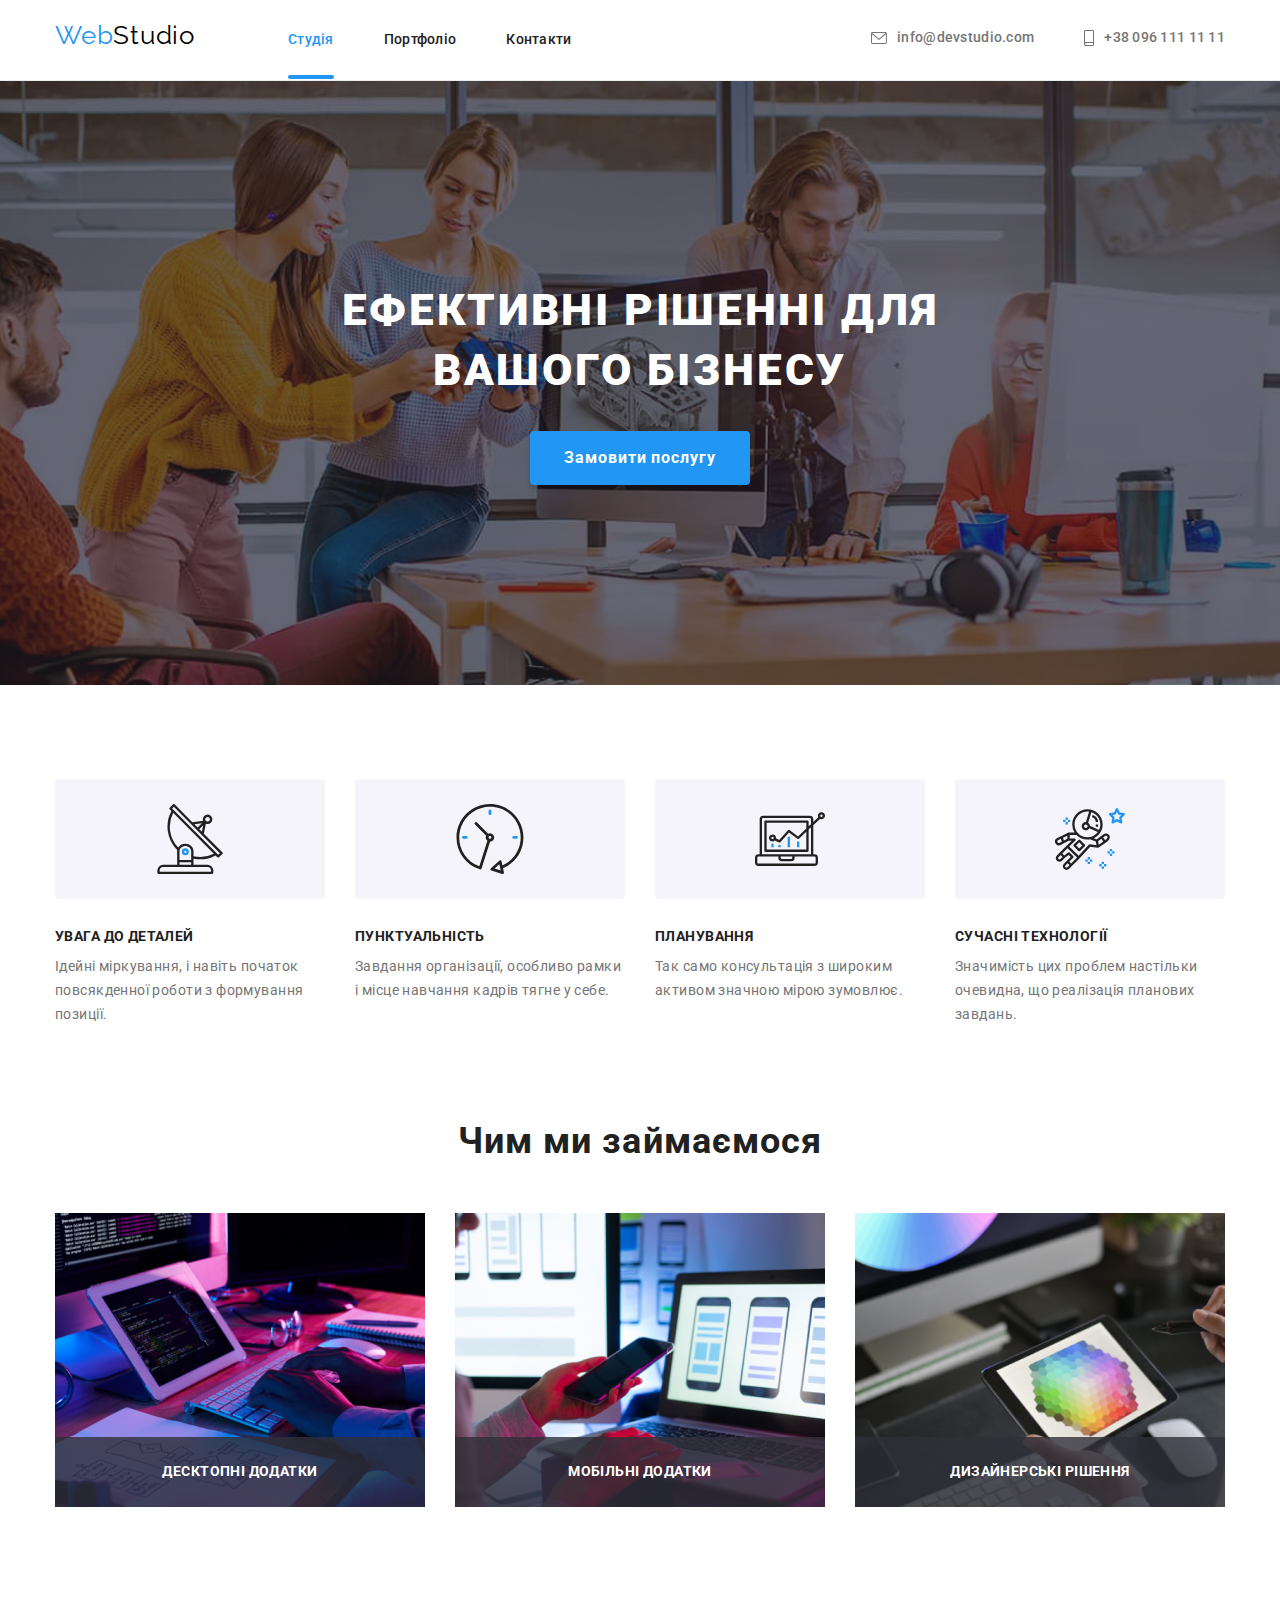
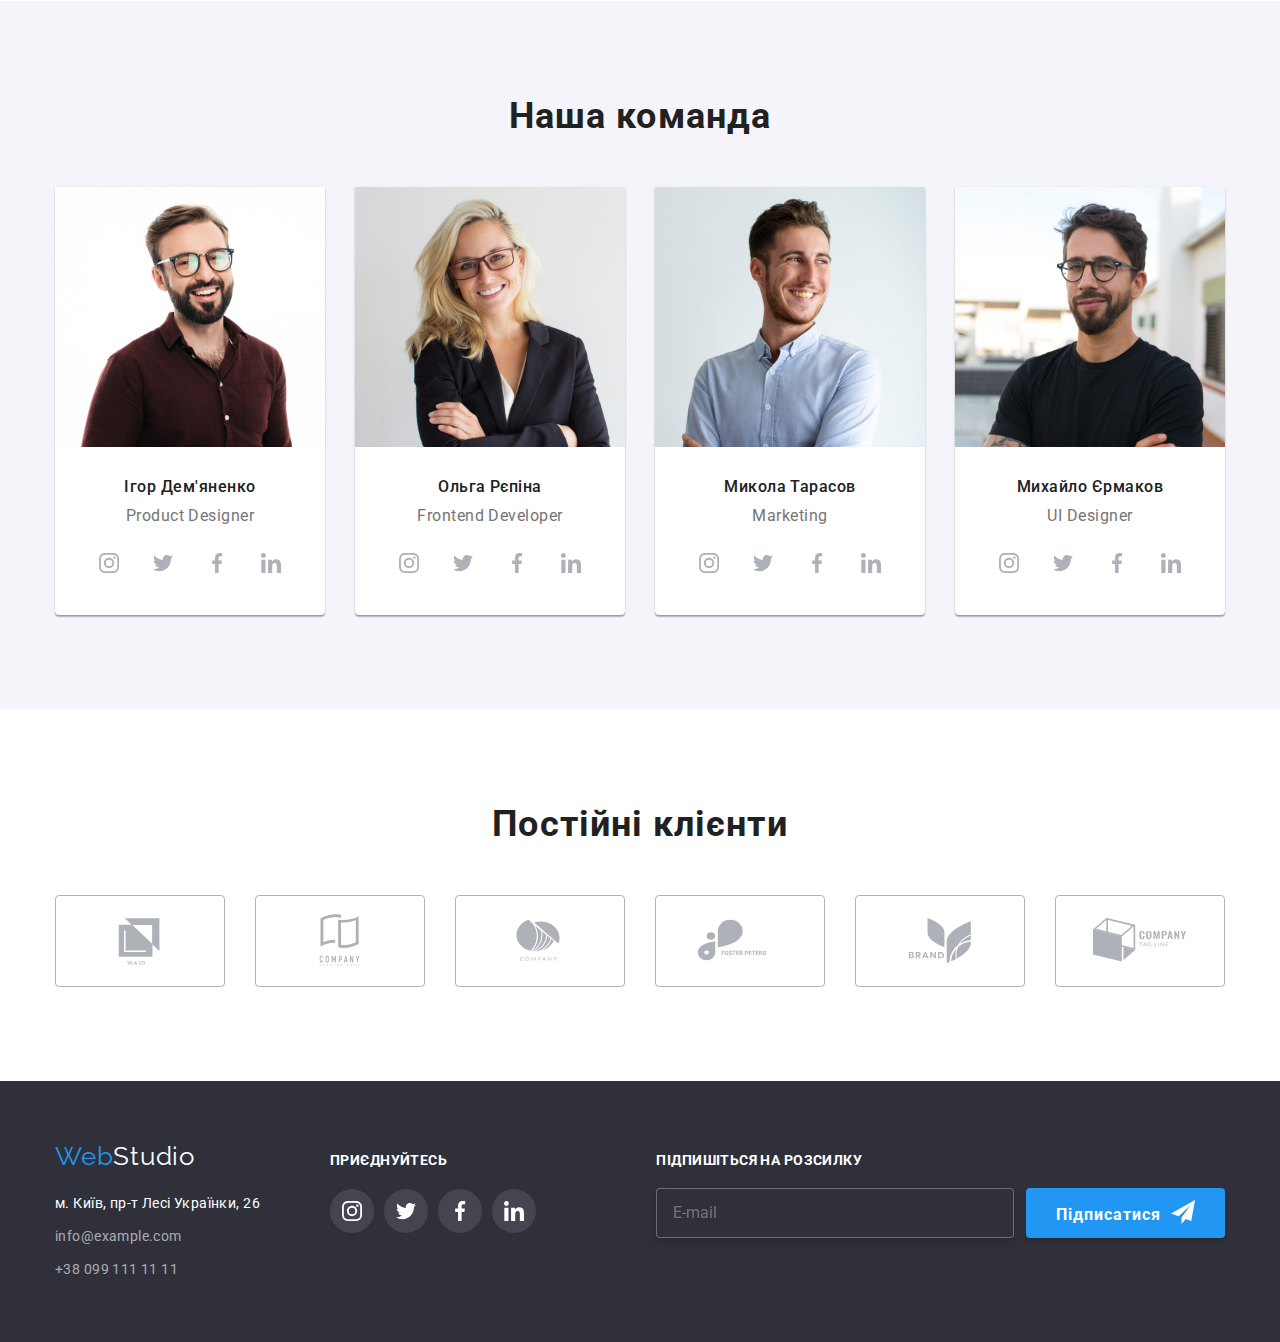
==== index.html @ 4027544b "Added files" ====
<!DOCTYPE html>
<html lang="ru">
  <head>
    <meta charset="UTF-8" />
    <meta http-equiv="X-UA-Compatible" content="IE=edge" />
    <meta name="viewport" content="width=device-width, initial-scale=1.0" />
    <title>WebStudio</title>
    <link rel="preconnect" href="https://fonts.googleapis.com" />
    <link rel="preconnect" href="https://fonts.gstatic.com" crossorigin />
    <link
      href="https://fonts.googleapis.com/css2?family=Raleway:wght@700&family=Roboto:wght@400;500;700;900&display=swap"
      rel="stylesheet"
    />
    <link
      rel="stylesheet"
      href="https://cdnjs.cloudflare.com/ajax/libs/modern-normalize/1.1.0/modern-normalize.min.css"
    />
    <link rel="stylesheet" href="./css/styles.css" />
  </head>
  <body>
    <!-- Header-->
    <header class="header">
      <div class="container header-container">
        <nav class="nav">
          <a class="logo" lang="en" href="./index.html"
            ><span class="logo-accent">Web</span>Studio</a
          >
          <ul class="list nav-list">
            <li class="item">
              <a class="nav-link current" href="./index.html" title="Студія"
                >Студія</a
              >
            </li>
            <li class="item">
              <a class="nav-link" href="./portfolio.html">Портфоліо</a>
            </li>
            <li class="item"><a class="nav-link" href="">Контакти</a></li>
          </ul>
          <ul class="list header-list">
            <li class="mail-item">
              <a class="mail-link" lang="en" href="mailto:info@devstudio.com">
                <svg class="mail-link-item" width="16" height="12">
                  <use href="./images/icons.svg#envelope"></use>
                </svg>
                info@devstudio.com</a
              >
            </li>
            <li class="item">
              <a class="tel-link" href="tel:+380961111111"
                ><svg class="tel-link-item" width="10" height="16">
                  <use href="./images/icons.svg#phone"></use>
                </svg>
                +38 096 111 11 11</a
              >
            </li>
          </ul>
        </nav>
      </div>
    </header>

    <!--Main-->
    <main>
      <!--Hero-->
      <section class="hero">
        <div class="hero-container">
          <h1 class="title-hero">Ефективні рішенні для вашого бізнесу</h1>
          <button class="btn-hero" type="button" data-modal-open>Замовити послугу</button>
        </div>
      </section>

      <!--Advantages-->
      <section class="advantage">
        <div class="container advantage-container">
          <h2 class="advantage-title visually-hidden">Переваги</h2>
          <ul class="list advantage-list">
            <li class="advantage-item">
              <div class="advantage-icon">
                <svg width="70" height="70">
                  <use href="./images/icons.svg#antenna"></use>
                </svg>
              </div>
              <h3 class="advantage-item-title">Увага до деталей</h3>
              <p class="advantage-text">
                Ідейні міркування, і навіть початок повсякденної роботи з
                формування позиції.
              </p>
            </li>
            <li class="advantage-item">
              <div class="advantage-icon">
                <svg width="70" height="70">
                  <use href="./images/icons.svg#clock"></use>
                </svg>
              </div>
              <h3 class="advantage-item-title">Пунктуальність</h3>
              <p class="advantage-text">
                Завдання організації, особливо рамки і місце навчання кадрів
                тягне у себе.
              </p>
            </li>
            <li class="advantage-item">
              <div class="advantage-icon">
                <svg width="70" height="70">
                  <use href="./images/icons.svg#diagram"></use>
                </svg>
              </div>
              <h3 class="advantage-item-title">Планування</h3>
              <p class="advantage-text">
                Так само консультація з широким активом значною мірою зумовлює.
              </p>
            </li>
            <li class="advantage-item">
              <div class="advantage-icon">
                <svg width="70" height="70">
                  <use href="./images/icons.svg#astronaut"></use>
                </svg>
              </div>
              <h3 class="advantage-item-title">Сучасні технології</h3>
              <p class="advantage-text">
                Значимість цих проблем настільки очевидна, що реалізація
                планових завдань.
              </p>
            </li>
          </ul>
        </div>
      </section>

      <!--What we do-->
      <section class="activity">
        <div class="container activity-container">
          <h2 class="activity-title">Чим ми займаємося</h2>
          <ul class="list activity-list">
            <li class="activity-item">
                <img
                  class="activity-img"
                  src="./images/what-we-do/what-we-do-1.jpg"
                  alt="Робота зі структурою сайту/додатку"
                  width="370"
                  height="294"></img>
                  <div class="activity-wrap"><h3 class="activity-img-title">Десктопні додатки</h3></div>
            </li>
            <li class="activity-item">
              <img
                class="activity-img"
                src="./images/what-we-do/what-we-do-2.jpg"
                alt="Робота з дизайном сайту/додатку"
                width="370"
                height="294"
              />
              <div class="activity-wrap"><h3 class="activity-img-title">Мобільні додатки</h3></div>
            </li>
            <li class="activity-item">
              <img
                class="activity-img"
                src="./images/what-we-do/what-we-do-3.jpg"
                alt="Робота з графікою"
                width="370"
                height="294"
              />
              <div class="activity-wrap"><h3 class="activity-img-title">Дизайнерські рішення</h3></div>
            </li>
          </ul>
        </div>
      </section>

      <!--Team-->
      <section class="team">
        <div class="container team-container">
          <h2 class="team-title">Наша команда</h2>
          <ul class="list team-list">
            <li class="team-item">
              <img
                class="team-img"
                src="./images/team/1-ihor.jpg"
                alt="Ігор Дем'яненко"
                width="270"
                height="260"
              />
              <div class="team-form">
                <h3 class="team-member-name">Ігор Дем'яненко</h3>
                <p class="team-text">Product Designer</p>
                <ul class="team-icon-list">
                  <li class="team-icon-item">
                    <a class="team-icon-link" href=""
                      ><svg class="team-icon" width="20" height="20">
                        <use href="./images/icons.svg#instagram"></use>
                      </svg>
                    </a>
                  </li>
                  <li class="team-icon-item">
                    <a class="team-icon-link" href=""
                      ><svg class="team-icon" width="20" height="20">
                        <use href="./images/icons.svg#twitter"></use>
                      </svg>
                    </a>
                  </li>
                  <li class="team-icon-item">
                    <a class="team-icon-link" href=""
                      ><svg class="team-icon" width="20" height="20">
                        <use href="./images/icons.svg#facebook"></use>
                      </svg>
                    </a>
                  </li>
                  <li class="team-icon-item">
                    <a class="team-icon-link" href=""
                      ><svg class="team-icon" width="20" height="20">
                        <use href="./images/icons.svg#linkedin"></use>
                      </svg>
                    </a>
                  </li>
                </ul>
              </div>
            </li>
            <li class="team-item">
              <img
                class="team-img"
                src="./images/team/2-olga.jpg"
                alt="Ольга Рєпіна"
                width="270"
                height="260"
              />
              <div class="team-form">
                <h3 class="team-member-name">Ольга Рєпіна</h3>
                <p class="team-text">Frontend Developer</p>
                <ul class="team-icon-list">
                  <li class="team-icon-item">
                    <a class="team-icon-link" href=""
                      ><svg class="team-icon" width="20" height="20">
                        <use href="./images/icons.svg#instagram"></use>
                      </svg>
                    </a>
                  </li>
                  <li class="team-icon-item">
                    <a class="team-icon-link" href=""
                      ><svg class="team-icon" width="20" height="20">
                        <use href="./images/icons.svg#twitter"></use>
                      </svg>
                    </a>
                  </li>
                  <li class="team-icon-item">
                    <a class="team-icon-link" href=""
                      ><svg class="team-icon" width="20" height="20">
                        <use href="./images/icons.svg#facebook"></use>
                      </svg>
                    </a>
                  </li>
                  <li class="team-icon-item">
                    <a class="team-icon-link" href=""
                      ><svg class="team-icon" width="20" height="20">
                        <use href="./images/icons.svg#linkedin"></use>
                      </svg>
                    </a>
                  </li>
                </ul>
              </div>
            </li>
            <li class="team-item">
              <img
                class="team-img"
                src="./images/team/3-nikolay.jpg"
                alt="Микола Тарасов"
                width="270"
                height="260"
              />
              <div class="team-form">
                <h3 class="team-member-name">Микола Тарасов</h3>
                <p class="team-text">Marketing</p>
                <ul class="team-icon-list">
                  <li class="team-icon-item">
                    <a class="team-icon-link" href=""
                      ><svg class="team-icon" width="20" height="20">
                        <use href="./images/icons.svg#instagram"></use>
                      </svg>
                    </a>
                  </li>
                  <li class="team-icon-item">
                    <a class="team-icon-link" href=""
                      ><svg class="team-icon" width="20" height="20">
                        <use href="./images/icons.svg#twitter"></use>
                      </svg>
                    </a>
                  </li>
                  <li class="team-icon-item">
                    <a class="team-icon-link" href=""
                      ><svg class="team-icon" width="20" height="20">
                        <use href="./images/icons.svg#facebook"></use>
                      </svg>
                    </a>
                  </li>
                  <li class="team-icon-item">
                    <a class="team-icon-link" href=""
                      ><svg class="team-icon" width="20" height="20">
                        <use href="./images/icons.svg#linkedin"></use>
                      </svg>
                    </a>
                  </li>
                </ul>
              </div>
            </li>
            <li class="team-item">
              <img
                class="team-img"
                src="./images/team/4-mihail.jpg"
                alt="Михайло Єрмаков"
                width="270"
                height="260"
              />
              <div class="team-form">
                <h3 class="team-member-name">Михайло Єрмаков</h3>
                <p class="team-text">UI Designer</p>
                <ul class="team-icon-list">
                  <li class="team-icon-item">
                    <a class="team-icon-link" href=""
                      ><svg class="team-icon" width="20" height="20">
                        <use href="./images/icons.svg#instagram"></use>
                      </svg>
                    </a>
                  </li>
                  <li class="team-icon-item">
                    <a class="team-icon-link" href=""
                      ><svg class="team-icon" width="20" height="20">
                        <use href="./images/icons.svg#twitter"></use>
                      </svg>
                    </a>
                  </li>
                  <li class="team-icon-item">
                    <a class="team-icon-link" href=""
                      ><svg class="team-icon" width="20" height="20">
                        <use href="./images/icons.svg#facebook"></use>
                      </svg>
                    </a>
                  </li>
                  <li class="team-icon-item">
                    <a class="team-icon-link" href=""
                      ><svg class="team-icon" width="20" height="20">
                        <use href="./images/icons.svg#linkedin"></use>
                      </svg>
                    </a>
                  </li>
                </ul>
              </div>
            </li>
          </ul>
        </div>
      </section>

      <!-- Clients -->
      <section class="clients">
        <h2 class="clients-title">Постійні клієнти</h2>
        <ul class="clients-list">
          <li class="clients-item">
            <a class="clients-link" href=""
              ><svg class="clients-icon" width="106" height="60">
                <use href="./images/icons.svg#client-1"></use>
              </svg>
            </a>
          </li>
          <li class="clients-item">
            <a class="clients-link" href=""
              ><svg class="clients-icon" width="106" height="60">
                <use href="./images/icons.svg#client-2"></use>
              </svg>
            </a>
          </li>
          <li class="clients-item">
            <a class="clients-link" href=""
              ><svg class="clients-icon" width="106" height="60">
                <use href="./images/icons.svg#client-3"></use>
              </svg>
            </a>
          </li>
          <li class="clients-item">
            <a class="clients-link" href=""
              ><svg class="clients-icon" width="106" height="60">
                <use href="./images/icons.svg#client-4"></use>
              </svg>
            </a>
          </li>
          <li class="clients-item">
            <a class="clients-link" href=""
              ><svg class="clients-icon" width="106" height="60">
                <use href="./images/icons.svg#client-5"></use>
              </svg>
            </a>
          </li>
          <li class="clients-item">
            <a class="clients-link" href=""
              ><svg class="clients-icon" width="106" height="60">
                <use href="./images/icons.svg#client-6"></use>
              </svg>
            </a>
          </li>
        </ul>
      </section>
    </main>

    <!-- Footer -->
    <footer class="footer">
      <div class="container footer-container">
        <div class="footer-contacts">
          <a class="footer-logo" lang="en" href="./index.html"
            ><span class="footer-logo-accent">Web</span>Studio</a
          >
          <address class="footer-address">
            <ul class="list footer-list">
              <li class="footer-item">
                <a
                  class="footer-address-link"
                  href="https://goo.gl/maps/jKXVgSbBTKe5Grf27"
                  target="_blank"
                  >м. Київ, пр-т Лесі Українки, 26</a
                >
              </li>
              <li class="footer-item">
                <a
                  class="footer-mail-link"
                  lang="en"
                  href="mailto:info@example.com"
                  >info@example.com</a
                >
              </li>
              <li class="footer-item">
                <a class="footer-tel-link" href="tel:+380991111111"
                  >+38 099 111 11 11</a
                >
              </li>
            </ul>
          </address>
        </div>
        <div class="footer-icon-section">
          <h2 class="footer-icon-title">Приєднуйтесь</h2>
          <ul class="footer-icon-list">
            <li class="footer-icon-item">
              <a class="footer-icon-link" href="">
                <svg class="footer-icon" width="20" height="20">
                  <use href="./images/icons.svg#instagram"></use>
                </svg>
              </a>
            </li>
            <li class="footer-icon-item">
              <a class="footer-icon-link" href="">
                <svg class="footer-icon" width="20" height="20">
                  <use href="./images/icons.svg#twitter"></use>
                </svg>
              </a>
            </li>
            <li class="footer-icon-item">
              <a class="footer-icon-link" href="">
                <svg class="footer-icon" width="20" height="20">
                  <use href="./images/icons.svg#facebook"></use>
                </svg>
              </a>
            </li>
            <li class="footer-icon-item">
              <a class="footer-icon-link" href="">
                <svg class="footer-icon" width="20" height="20">
                  <use href="./images/icons.svg#linkedin"></use>
                </svg>
              </a>
            </li>
          </ul>
        </div>
        <div class="footer-subscription">
          <h2 class="footer-subscription-title">Підпишіться на розсилку</h2>
          <div class="footer-subscription-form">
            <label class="footer-subscription-label" for="user-email"></label>
            <input class="footer-subscription-input" type="email" name="user-email" id="user-email" placeholder="E-mail"/>
            <button class="footer-subscription-button" type="submit">Підписатися<span>
            <svg class="footer-subscription-icon" width="24" height="24"><use href="./images/icons.svg#icon-send"/>
            </svg></span></button>
          </div>
        </div>
      </div>
    </footer>

    <!-- Modal -->
    <div class="backdrop is-hidden" data-modal>
      <div class="modal">
                <button class="modal-close-btn" type="button" data-modal-close>
          <svg class="modal-close" width="18" height="18">
            <use href="./images/icons.svg#modal-close"></use>
          </svg>
        </button>
        <h2 class="form-title">Залиште свої дані, ми вам передзвонимо</h2>
        <form class="modal-form">
          <div>
          <label class="form-label" for="user-name">Ім'я</label>
          <div class="input-wrap">
            <input class="form-input" type="text" name="user-name" id="user-name"/>
             <svg class="input-icon" width="18" height="18">
              <use href="./images/icons.svg#modal-person"></use>
            </svg>
          </div>
        </div>
          <div>
          <label class="form-label" for="user-tel">Телефон</label>
          <div class="input-wrap">
            <input class="form-input" type="tel" name="user-tel" id="user-tel"/>
            <svg class="input-icon" width="18" height="18">
              <use href="./images/icons.svg#modal-phone"></use>
            </svg>
          </div>
        </div>
          <div>
          <label class="form-label" for="user-email">Пошта</label>
          <div class="input-wrap">
            <input class="form-input" type="email" name="user-email" id="user-email"/>
            <svg class="input-icon" width="18" height="18">
              <use href="./images/icons.svg#modal-email"></use>
            </svg>
          </div>
        </div>
          <div class="textarea-wrap">
            <label class="form-label" for="comment">Коментар</label>
          <textarea class="form-textarea" name="comment" id="comment" placeholder="Введіть текст"></textarea>
        </div>
          <div class="check-wrap">
            <input class="modal-checkbox visually-hidden" type="checkbox" name="agreements" value="true" id="agreements"/>
            <label class="check-text" for="agreements">
              <span><svg class="check-icon" width="16" height="15">
                <use href="./images/icons.svg#modal-checkmark"/>
              </svg></span>Погоджуюся з розсилкою та приймаю</label>
            <a class="check-link" href="">Умови договору</a>
          </div>
          <button class="form-btn" type="submit">Відправити</button>
        </form>
      </div>
    </div>
  <script src="./js/modal.js"></script>
  </body>
</html>
---- css/styles.css ----
/* Font-family: 'Roboto', 'Raleway', sans-serif. */

/* Colors
#2196F3 - Accent color (Blue);
#FFFFFF - White color;
#212121 - Black color;
#757575 - Main text (Light grey);
#E5E5E5 - Main Backgroung (White);
#2F303A - Secondary Background (Dark grey).
*/
:root {
  /* Fonts */
  --main-font: "Roboto", sans-serif;
  --secondary-font: "Raleway", sans-serif;
  /* Text colors */
  --main-text-color: #757575;
  --title-color: #212121;
  --accent-color: #2196f3;
  --white: #ffffff;
  --black: #000000;
  --border-color: #ececec;
  --icon-color: #AFB1B8;
  /* Background colors */
  --first-bg-color: #f5f4fa;
  --second-bg-color: #2f303a;
  --hero-bg-color: #C4C4C4;
  /* Animation */
  --main-animation: 250ms cubic-bezier(0.4, 0, 0.2, 1);
}
body {
  font-family: var(--main-font);
  font-size: 14px;
  line-height: 1.71;
  letter-spacing: 0.03em;
  color: var(--main-text-color);
  background-color: var(--white);
}
h1,
h2,
h3,
p,
ul {
  margin-top: 0;
  margin-bottom: 0;
  padding-left: 0;
}
.list {
  padding-left: 0;
  margin-top: 0;
  margin-top: 0;
  list-style: none;
}
.container {
  width: 1200px;
  align-items: center;
  padding-left: 15px;
  padding-right: 15px;
  margin-left: auto;
  margin-right: auto;
}
.visually-hidden {
  position: absolute;
  width: 1px;
  height: 1px;
  margin: -1px;
  border: 0;
  padding: 0;
  white-space: nowrap;
  clip: rect(0 0 0 0);
  overflow: hidden;
}

/* Header */
.header {
  background-color: var(--white);
  border-bottom: 1px solid var(--border-color);
}
.nav {
  display: flex;
  align-items: baseline;
}
.logo {
  margin-right: 93px;
  font-family: var(--secondary-font);
  font-size: 26px;
  line-height: 1.19;
  letter-spacing: 0.03em;
  text-decoration: none;
  color: var(--black);
}
.logo-accent {
  color: var(--accent-color);
}
.nav-list {
  display: flex;
}
.nav-list .item {
  margin-right: 50px;
  padding-top: 32px;
  padding-bottom: 32px;
}
.nav-list .item:last-child {
  margin-right: 0;
}
.nav .item {
  font-weight: 500;
  font-size: 14px;
  line-height: 1.14;
  letter-spacing: 0.02em;
}
.nav-link {
  text-decoration: none;
  color: var(--title-color);
  transition: var(--main-animation);
}
.nav-link[title] {
  color: var(--accent-color);
  text-decoration: none;
}
.nav-link:hover,
.nav-link:focus {
  color: var(--accent-color);
}
.nav-link.current {
  position: relative;
}
.nav-link.current::after {
  content: "";
  display: block;
  width: 100%;
  height: 4px;
  border-radius: 2px;
  bottom: -32px;
  background: currentColor;
  position: absolute;
}
.header-list {
  display: flex;
  margin-left: auto;
  font-weight: 500;
  font-size: 14px;
  line-height: 1.14;
  letter-spacing: 0.02em;
}
.header-list .mail-item {
  margin-right: 50px;
}
.header-list .item:last-child {
  margin-right: 0;
}
.list .header-list {
  display: flex;
  align-items: center;
}
.mail-link,
.tel-link {
  display: flex;
  align-items: center;
  text-decoration: none;
  color: var(--main-text-color);
  transition: var(--main-animation);
}
.mail-link-item,
.tel-link-item {
  margin-right: 10px;
  fill: currentColor;
}
.mail-link:hover,
.tel-link:hover,
.mail-link:focus,
.tel-link:focus {
  color: var(--accent-color);
}

/* Main */

/* Hero */
.hero {
  margin-left: auto;
  margin-right: auto;
  padding-top: 200px;
  padding-bottom: 200px;
  max-width: 1600px;
  text-align: center;
  background-image: linear-gradient(rgba(47, 48, 58, 0.4), rgba(47, 48, 58, 0.4)), url(../images/hero-background.jpg);
  background-color: var(--hero-bg-color);
  background-position: center;
  background-repeat: no-repeat;
  background-size: cover;
}
.title-hero {
  margin-bottom: 30px;
  margin-right: auto;
  margin-left: auto;
  width: 696px;
  font-weight: 900;
  font-size: 44px;
  line-height: 1.36;
  letter-spacing: 0.06em;
  text-transform: uppercase;
  color: var(--white);
}
.btn-hero {
  padding: 10px 32px 10px 32px;
  font-weight: 700;
  font-size: 16px;
  line-height: 1.88;
  letter-spacing: 0.06em;
  color: var(--white);
  background-color: var(--accent-color);
  box-shadow: 0px 4px 4px rgba(0, 0, 0, 0.15);
  border-color: transparent;
  border-radius: 4px;
  cursor: pointer;
}
.btn-hero:hover,
.btn-hero:focus {
  color: var(--white);
  background-color: var(--accent-color);
}

/* Advantages */
.advantage {
  padding-top: 94px;
  padding-bottom: 94px;
}
.advantage-list {
  display: flex;
}
.advantage-icon {
  display: flex;
  align-items: center;
  justify-content: center;
  width: 270px;
  height: 120px;
  margin-bottom: 30px;
  border-radius: 4px;
  background-color: var(--first-bg-color);
}
.advantage-item {
  width: 270px;
  margin-right: 30px;
}
.advantage-item:last-child {
  margin-right: 0;
}
.advantage-item-title {
  margin-bottom: 10px;
  font-size: 14px;
  line-height: 1.14;
  letter-spacing: 0.03em;
  text-transform: uppercase;
  color: var(--title-color);
}
.advantage-text {
  font-size: 14px;
  line-height: 1.71;
  letter-spacing: 0.03em;
  color: var(--main-text-color);
}

/* What we do */
.activity {
  padding-bottom: 94px;
}
.activity-title {
  text-align: center;
  margin-bottom: 50px;
  font-size: 36px;
  line-height: 1.17;
  letter-spacing: 0.03em;
  color: var(--title-color);
}
.activity-list {
  display: flex;
}
.activity-item {
  margin-right: 30px;
}
.activity-item:last-child {
  margin-right: 0;
}
.activity-item {
  position: relative;
  display: flex;
}
.activity-wrap {
  position: absolute;
  width: 100%;
  height: 70px;
  bottom: 0;
  background: rgba(47, 48, 58, 0.8);
}
.activity-img-title {
  display: flex;
  justify-content: center;
  font-weight: 700;
  font-size: 14px;
  line-height: 1.14;
  text-align: center;
  padding: 27px 0; 
  letter-spacing: 0.03em;
  text-transform: uppercase;
  color: var(--white);
}
/* Team */
.team {
  background-color: var(--first-bg-color);
  padding-top: 94px;
  padding-bottom: 94px;
}
.team-title {
  text-align: center;
  margin-bottom: 50px;
  font-size: 36px;
  line-height: 1.17;
  letter-spacing: 0.03em;
  color: var(--title-color);
}
.team-list {
  display: flex;
}
.team-item {
  list-style: none;
  margin-right: 30px;
  background-color: var(--white);
  box-shadow: 0px 1px 3px rgba(0, 0, 0, 0.12), 0px 1px 1px rgba(0, 0, 0, 0.14),
    0px 2px 1px rgba(0, 0, 0, 0.2);
  border-radius: 0px 0px 4px 4px;
}
.team-item:last-child {
  margin-right: 0;
}
.team-img {
  display: block;
  max-width: 100%;
  height: auto;
}
.team-form {
  padding: 30px 32px 30px 32px;
}
.team-member-name {
  margin-bottom: 10px;
  text-align: center;
  font-weight: 500;
  font-size: 16px;
  line-height: 1.19;
  letter-spacing: 0.03em;
  color: var(--title-color);
}
.team-text {
  text-align: center;
  font-size: 16px;
  line-height: 1.19;
  letter-spacing: 0.03em;
  color: var(--main-text-color);
  margin-bottom: 16px;
}
.team-icon-list {
  display: flex;
  list-style: none;
  gap: 10px;
}
.team-icon-item {
  width: 44px;
  height: 44px;
}
.team-icon-link {
  display: flex;
  align-items: center;
  justify-content: center;
  width: 100%;
  height: 100%;
  color: var(--icon-color);
  border-radius: 50%;
  transition: var(--main-animation); 
}
.team-icon {
  display: block;
  fill: currentColor;
  transition: var(--main-animation);
}
.team-icon-link:hover,
.team-icon-link:focus {
  background-color: var(--accent-color);
  width: 100%;
  height: 100%;
  border-radius: 50%;
}
.team-icon-link:hover .team-icon,
.team-icon-link:focus .team-icon {
  fill: var(--white);
}

/* Clients */
.clients {
  padding-top: 94px;
  padding-bottom: 94px;
  background-color: var(--);
}
.clients-title {
  font-weight: 700;
  font-size: 36px;
  line-height: 1.17;
  text-align: center;
  letter-spacing: 0.03em;
  color: var(--title-color);
  margin-bottom: 50px;
}
.clients-list {
  display: flex;
  justify-content: center;
  list-style: none;
  gap: 30px;
}
.clients-item {
  width: 170px;
  height: 92px;
}
.clients-link {
  display: flex;
  align-items: center;
  justify-content: center;
  width: 100%;
  height: 100%;
  fill: var(--icon-color);
  border: 1px solid #AFB1B8;
  border-radius: 4px;
  transition: var(--main-animation);
}
.clients-link:hover,
.clients-link:focus {
  border: 1px solid var(--accent-color);
  fill: var(--accent-color);
}

/* Footer */
.footer {
  padding-top: 60px;
  padding-bottom: 60px;
  background-color: var(--second-bg-color);
}
.footer-container {
 display: flex;
 align-items: baseline;
}
.footer-logo {
  display: block;
  margin-bottom: 20px;
  font-family: var(--secondary-font);
  font-size: 26px;
  line-height: 1.19;
  letter-spacing: 0.03em;
  text-decoration: none;
  color: var(--white);
}
.footer-logo-accent {
  color: var(--accent-color);
}
.footer-item {
  display: block;
  margin-bottom: 9px;
}
.footer-item:last-child {
  margin-bottom: 0;
}
.footer-address-link {
  font-style: normal;
  font-size: 14px;
  line-height: 1.71;
  letter-spacing: 0.03em;
  text-decoration: none;
  color: var(--white);
  transition: var(--main-animation);
}
.footer-mail-link,
.footer-tel-link {
  font-style: normal;
  font-size: 14px;
  line-height: 1.71;
  letter-spacing: 0.03em;
  text-decoration: none;
  color: rgba(255, 255, 255, 0.6);
  transition: var(--main-animation);
}
.footer-tel-link {
  padding-bottom: 0;
}
.footer-address-link:hover,
.footer-mail-link:hover,
.footer-tel-link:hover,
.footer-address-link:focus,
.footer-mail-link:focus,
.footer-tel-link:focus {
  color: var(--accent-color);
}
.footer-icon-section {
  margin-left: 70px;
}
.footer-icon-title {
  font-weight: 700;
  font-size: 14px;
  line-height: 1.14;
  letter-spacing: 0.03em;
  text-transform: uppercase;
  color: var(--white);
}
.footer-icon-list {
  display: flex;
  list-style: none;
  gap: 10px;
  margin-top: 20px;
}
.footer-icon-item {
  width: 44px;
  height: 44px;
}
.footer-icon-link {
  display: flex;
  align-items: center;
  justify-content: center;
  width: 100%;
  height: 100%;
  color: var(--white);
  background-color: rgba(255, 255, 255, 0.1);
  border-radius: 50%;
  transition: var(--main-animation);
}
.footer-icon {
  display: block;
  fill: currentColor;
}
.footer-icon-link:hover,
.footer-icon-link:focus {
  background-color: var(--accent-color);
  width: 100%;
  height: 100%;
  border-radius: 50%;
}
.footer-icon-link:hover .team-icon,
.footer-icon-link:focus .team-icon {
  fill: var(--white);
}
.footer-subscription {
  margin-left: auto;
}
.footer-subscription-title {
  margin-bottom: 20px;
  font-weight: 700;
  font-size: 14px;
  line-height: 16px;
  letter-spacing: 0.03em;
  text-transform: uppercase;
  color: var(--white);
}
.footer-subscription-form {
  display: flex;
  align-items: center;
  justify-content: center;
}
.footer-subscription-input {
  padding: 15px 16px;
  width: 358px;
  height: 50px;
  font-weight: 400;
  font-size: 16px;
  line-height: 1.25;
  color: var(--white);
  border: 1px solid rgba(255, 255, 255, 0.3);
  filter: drop-shadow(0px 4px 4px rgba(0, 0, 0, 0.15));
  border-radius: 4px;
  background-color: var(--second-bg-color);
}
.footer-subscription-input:focus {
  outline-color: 1px solid rgba(255, 255, 255, 0.3);
}
.footer-subscription-button {
  display: flex;
  margin-left: 12px;
  padding: 10px 28px;
  max-height: 50px;
  font-weight: 700;
  font-size: 16px;
  line-height: 1.87;
  letter-spacing: 0.06em;
  color: var(--white);
  background: var(--accent-color);
  box-shadow: 0px 4px 4px rgba(0, 0, 0, 0.15);
  border-color: transparent;
  border-radius: 4px;
  cursor: pointer;
}
.footer-subscription-label {
  display: flex;
  align-items: center;
  justify-content: center;
}
.footer-subscription-icon {
  margin-left: 10px;
  align-self: center;
  fill: var(--white);
}

/* Portfolio */

/* Filter buttons */
.filter {
  padding-top: 94px;
  padding-bottom: 94px;
}
.filter-btn-list {
  display: flex;
  justify-content: center;
  margin-bottom: 50px;
}
.filter-btn-item {
  margin-right: 8px;
}
.filter-btn-item:last-child {
  margin-right: 0;
}
.filter-btn {
  padding: 6px 22px 6px 22px;
  font-family: var(--main-font);
  font-weight: 500;
  font-size: 16px;
  line-height: 1.44;
  text-align: center;
  letter-spacing: 0.03em;
  color: var(--title-color);
  background: var(--first-bg-color);
  border-radius: 4px;
  border-color: transparent;
  cursor: pointer;
  transition: var(--main-animation);
}
.filter-btn:hover,
.filter-btn:focus {
  color: var(--white);
  background-color: var(--accent-color);
  box-shadow: 0px 3px 1px rgba(0, 0, 0, 0.1), 0px 1px 2px rgba(0, 0, 0, 0.08),
    0px 2px 2px rgba(0, 0, 0, 0.12);
  border-radius: 4px;
}

/* Filter items */
.filter-list {
  display: flex;
  flex-wrap: wrap;
  gap: 30px;
}
.filter-item {
  transition: var(--main-animation);
}
.filter-item:hover {
  box-shadow: 0px 1px 1px rgba(0, 0, 0, 0.12), 0px 4px 4px rgba(0, 0, 0, 0.06), 1px 4px 6px rgba(0, 0, 0, 0.16);
}
.filter-img {
  display: flex;
  max-width: 100%;
  height: auto;
}
.filter-item-wrapper {
position: relative;
display: flex;
overflow: hidden;
}
.filter-item-wrapper:hover .filter-overlay {
transform: translateY(0);
}
.filter-overlay {
position: absolute;
display: flex;
padding: 63px 24px;
width: 100%;
height: 100%;
background: rgba(33, 150, 243, 0.9);
transform: translatey(100%);
transition: var(--main-animation);

}
.filter-overlay > p {
  max-width: 322px;
  max-height: 168px;
  font-size: 18px;
  line-height: 1.56;
  letter-spacing: 0.03em; 
  color: var(--white);
}
.poster-text {
  padding: 20px 24px 20px 24px;
  border: 1px solid #EEEEEE;
}
.filter-item-title {
  margin-bottom: 4px;
  font-size: 18px;
  line-height: 2;
  letter-spacing: 0.06em;
  color: var(--title-color);
}
.filter-text {
  font-size: 16px;
  line-height: 1.88;
  letter-spacing: 0.03em;
  color: var(--main-text-color);
}

/* Modal */

.backdrop {
  position: fixed;
  top: 0;
  left: 0;
  width: 100%;
  height: 100%;
  background: rgba(0, 0, 0, 0.2);
  transition: opacity 250ms cubic-bezier(0.4, 0, 0.2, 1), visibility 250ms cubic-bezier(0.4, 0, 0.2, 1);
}
.backdrop.is-hidden {
 visibility: hidden;
 opacity: 0;
 pointer-events: none;
}
.modal {
  position: absolute;
  top: 50%;
  left: 50%;
  transform: translate(-50%, -50%);
  padding: 40px;
  width: 528px;
  max-height: 581px;
  background: var(--white);
  box-shadow: 0px 1px 3px rgba(0, 0, 0, 0.12), 0px 1px 1px rgba(0, 0, 0, 0.14), 0px 2px 1px rgba(0, 0, 0, 0.2);
  border-radius: 4px;
}
.modal-close-btn {
  position: absolute;
  display: flex;
  align-items: center;
  justify-content: center;
  top: 8px;
  right: 8px;
  width: 30px;
  height: 30px;
  color: var(--white);
  background: var(--white);
  border: 1px solid rgba(0, 0, 0, 0.1);
  border-radius: 50%;
  cursor: pointer;
}
.modal-close {
  fill: var(--black);
  transition: var(--main-animation);
}
.modal-close:hover {
  fill: var(--accent-color);
}
.form-title {
  text-align: center;
  font-weight: 700;
  font-size: 20px;
  line-height: 1.15;
  letter-spacing: 0.03em;
  color: var(--title-color);
}
.input-wrap {
  position: relative;
  margin-bottom: 10px;
}
.form-label {
  font-weight: 400;
  font-size: 12px;
  line-height: 1.17;
  letter-spacing: 0.01em;
  color: var(--main-text-color);
}
.form-input {
  padding: 12px 42px;
  width: 100%;
  height: 40px;
  border: 1px solid rgba(33, 33, 33, 0.2);
  border-radius: 4px;
  cursor: pointer;
  transition: var(--main-animation);
}
.input-icon {
  position: absolute;
  top: 50%;
  left: 12px;
  transform: translatey(-50%);
  transition: var(--main-animation);
}
.form-input:focus {
  outline-color: var(--accent-color);
}
.form-input:focus + .input-icon {
  fill: var(--accent-color);
}
.form-textarea {
  padding: 12px 16px;
  resize: none;
  width: 100%;
  height: 120px;
  border: 1px solid rgba(33, 33, 33, 0.2);
  border-radius: 4px;
  transition: var(--main-animation);
}
.form-textarea::placeholder {
  font-size: 12px;
  line-height: 1.17;
  letter-spacing: 0.01em;
  color: rgba(117, 117, 117, 0.5);
}
.form-textarea:focus {
  outline-color: var(--accent-color);
}
.textarea-wrap {
  margin-bottom: 20px;
}
.check-text span {
  display: flex;
  align-items: center;
  width: 16px;
  height: 15px;
  border: 2px solid var(--title-color);
  border-radius: 2px;
  margin-right: 7px;
  transition: 250ms cubic-bezier(0.4, 0, 0.2, 1);
}
.check-icon {
  fill: transparent;
}
.modal-checkbox:checked + .check-text span {
  background-color: var(--accent-color);
  border: none;
}
.modal-checkbox:checked + .check-text .check-icon {
  fill: var(--white);
}
.check-wrap {
  display: flex;
  align-items: center;
  justify-content: center;
  margin-bottom: 30px;
}
.check-text {
  display: flex;
  align-items: center;
  justify-content: center;
  font-weight: 400;
  font-size: 14px;
  line-height: 1.71;
  letter-spacing: 0.03em;
  color: var(--main-text-color);
}
.check-link {
  position: relative;
  margin-left: 4px;
  text-decoration: none;
  font-weight: 400;
  font-size: 14px;
  line-height: 1.71;
  letter-spacing: 0.03em;
  color: var(--accent-color);
}
.check-link::after {
  position: absolute;
  content: "";
  display: block;
  width: 100%;
  height: 1px;
  bottom: 5px;
  background: currentColor;
}
.form-btn {
  display: block;
  margin-left: auto;
  margin-right: auto;
  padding: 10px 52px;
  font-weight: 700;
  font-size: 16px;
  line-height: 30px;
  letter-spacing: 0.06em;
  color: var(--white);
  background-color: var(--accent-color);
  box-shadow: 0px 4px 4px rgba(0, 0, 0, 0.15);
  border-radius: 4px;
  border-color: transparent;
  cursor: pointer;
}
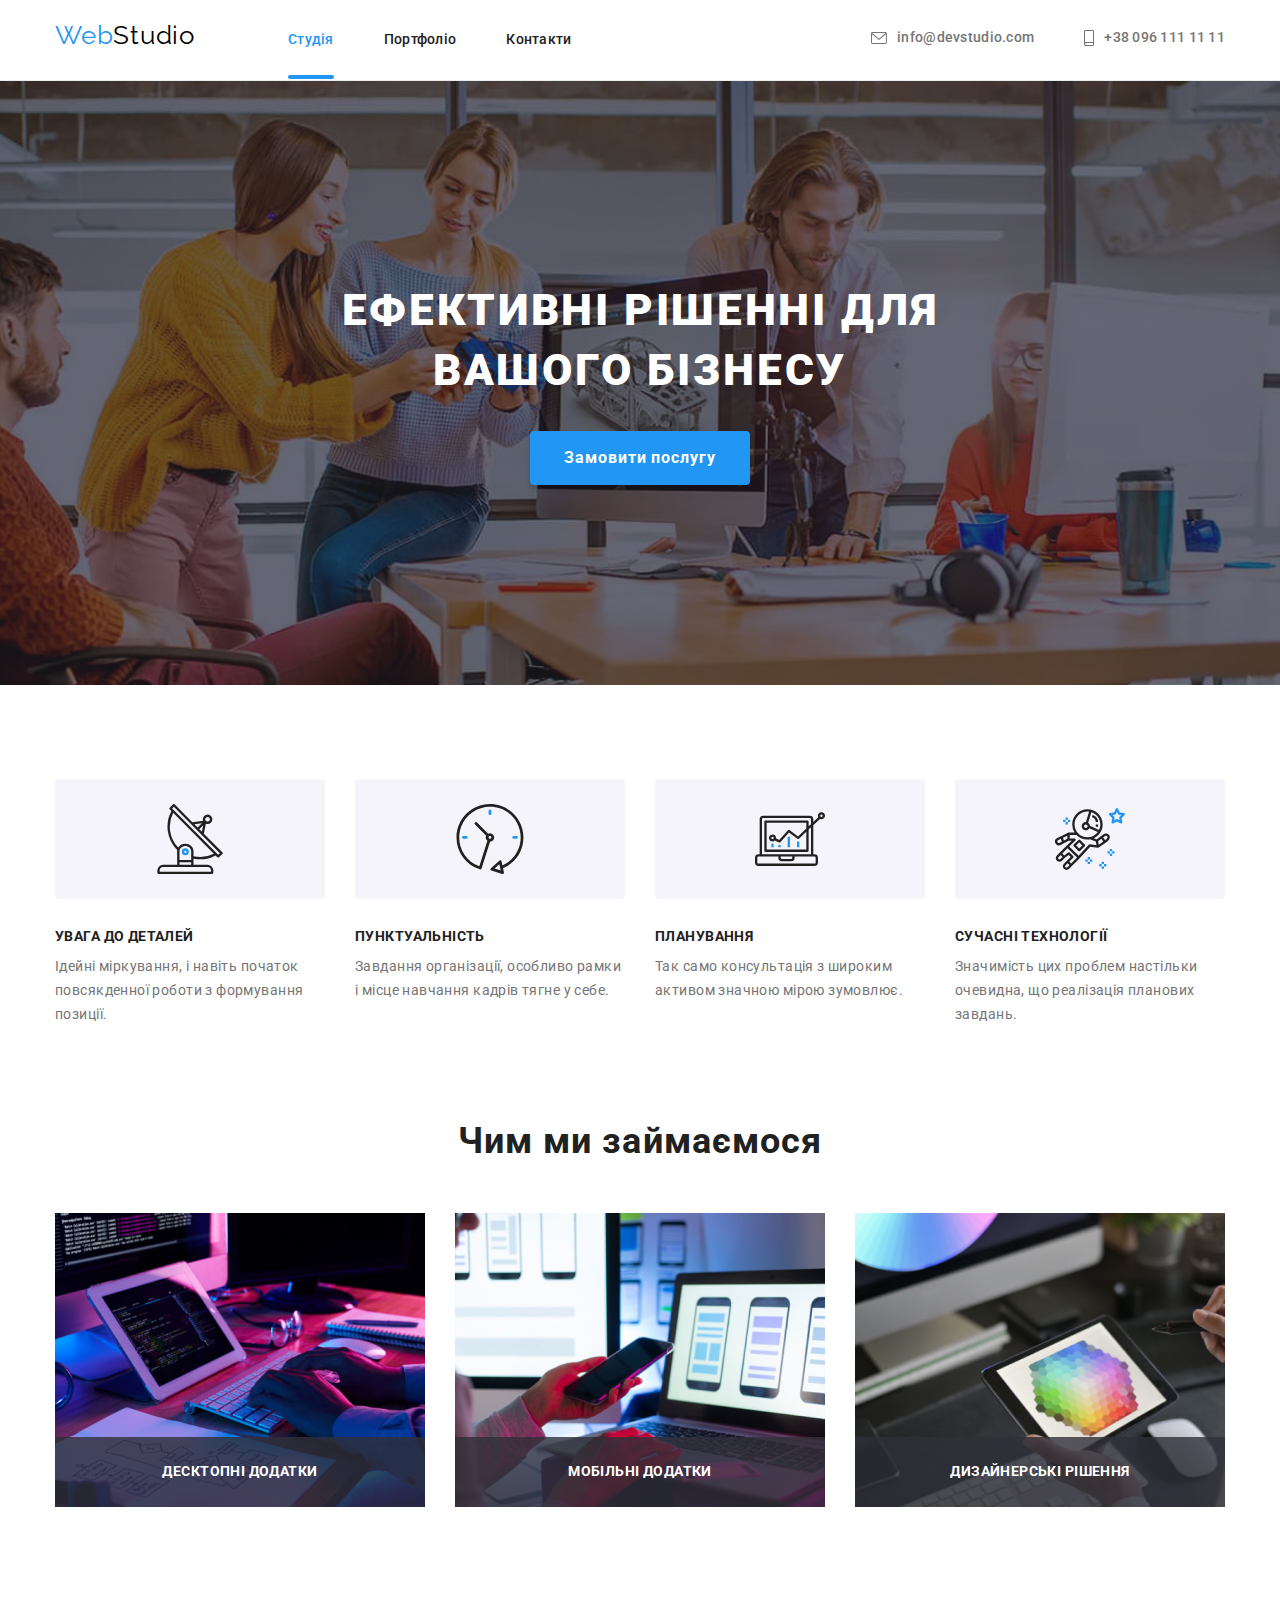
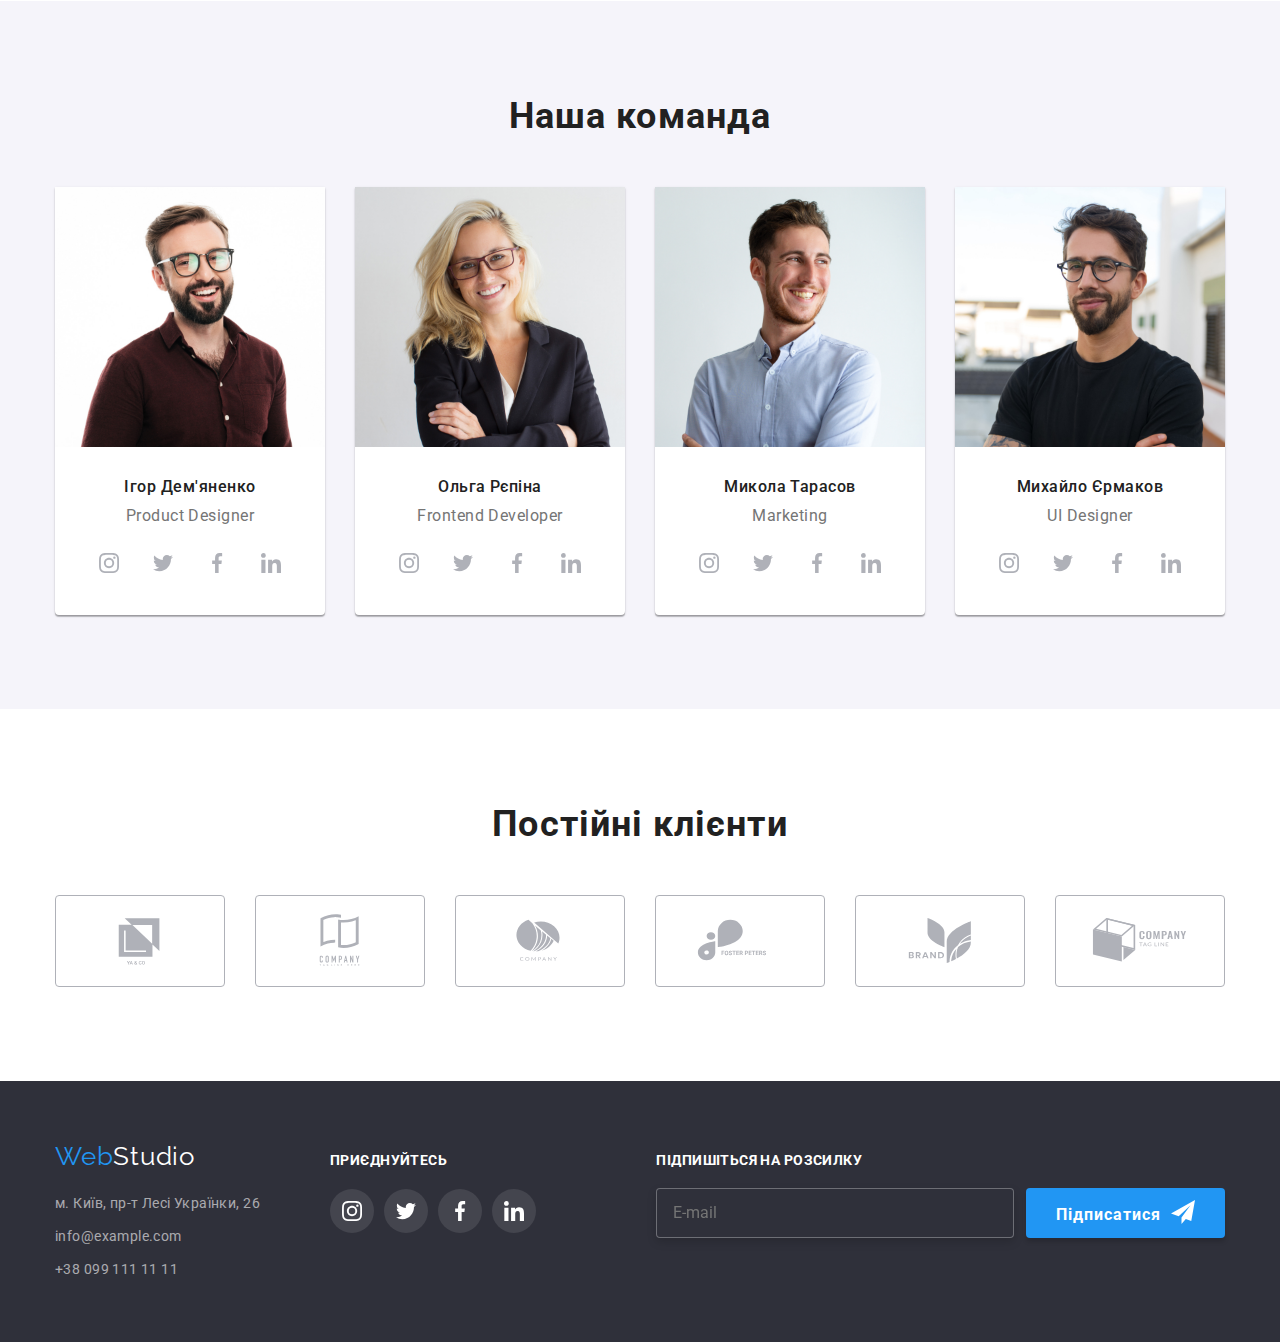
==== commit 226c517f: "1st-part-bem" ====
--- a/index.html
+++ b/index.html
@@ -20,34 +20,35 @@
   <body>
     <!-- Header-->
     <header class="header">
-      <div class="container header-container">
+      <div class="header__container container">
         <nav class="nav">
-          <a class="logo" lang="en" href="./index.html"
-            ><span class="logo-accent">Web</span>Studio</a
+          <a class="nav__logo" lang="en" href="./index.html"
+            ><span class="nav__logo-text">Web</span>Studio</a
           >
-          <ul class="list nav-list">
-            <li class="item">
-              <a class="nav-link current" href="./index.html" title="Студія"
+          <ul class="nav-list list">
+            <li class="nav-list__item">
+              <a class="nav-list__link nav-list__link--current" href="./index.html" title="Студія"
                 >Студія</a
               >
             </li>
-            <li class="item">
-              <a class="nav-link" href="./portfolio.html">Портфоліо</a>
-            </li>
-            <li class="item"><a class="nav-link" href="">Контакти</a></li>
+            <li class="nav-list__item">
+              <a class="nav-list__link" href="./portfolio.html">Портфоліо</a>
+            </li>
+            <li class="nav-list__item">
+              <a class="nav-list__link" href="">Контакти</a></li>
           </ul>
-          <ul class="list header-list">
-            <li class="mail-item">
-              <a class="mail-link" lang="en" href="mailto:info@devstudio.com">
-                <svg class="mail-link-item" width="16" height="12">
+          <ul class="header-list list">
+            <li class="header-list__item">
+              <a class="header-list__link" lang="en" href="mailto:info@devstudio.com">
+                <svg class="header-list__icon" width="16" height="12">
                   <use href="./images/icons.svg#envelope"></use>
                 </svg>
                 info@devstudio.com</a
               >
             </li>
-            <li class="item">
-              <a class="tel-link" href="tel:+380961111111"
-                ><svg class="tel-link-item" width="10" height="16">
+            <li class="header-list__item">
+              <a class="header-list__link" href="tel:+380961111111"
+                ><svg class="header-list__icon" width="10" height="16">
                   <use href="./images/icons.svg#phone"></use>
                 </svg>
                 +38 096 111 11 11</a
@@ -62,60 +63,60 @@
     <main>
       <!--Hero-->
       <section class="hero">
-        <div class="hero-container">
-          <h1 class="title-hero">Ефективні рішенні для вашого бізнесу</h1>
-          <button class="btn-hero" type="button" data-modal-open>Замовити послугу</button>
+        <div class="hero__container container">
+          <h1 class="hero__title">Ефективні рішенні для вашого бізнесу</h1>
+          <button class="hero__btn" type="button" data-modal-open>Замовити послугу</button>
         </div>
       </section>
 
       <!--Advantages-->
-      <section class="advantage">
-        <div class="container advantage-container">
-          <h2 class="advantage-title visually-hidden">Переваги</h2>
-          <ul class="list advantage-list">
-            <li class="advantage-item">
-              <div class="advantage-icon">
+      <section class="advantages">
+        <div class="advantages__container container">
+          <h2 class="advantages__title visually-hidden">Переваги</h2>
+          <ul class="advantages-list list">
+            <li class="advantages-list__item">
+              <div class="advantages-list__icon">
                 <svg width="70" height="70">
                   <use href="./images/icons.svg#antenna"></use>
                 </svg>
               </div>
-              <h3 class="advantage-item-title">Увага до деталей</h3>
-              <p class="advantage-text">
+              <h3 class="advantages-list__title">Увага до деталей</h3>
+              <p class="advantages-list__text">
                 Ідейні міркування, і навіть початок повсякденної роботи з
                 формування позиції.
               </p>
             </li>
-            <li class="advantage-item">
-              <div class="advantage-icon">
+            <li class="advantages-list__item">
+              <div class="advantages-list__icon">
                 <svg width="70" height="70">
                   <use href="./images/icons.svg#clock"></use>
                 </svg>
               </div>
-              <h3 class="advantage-item-title">Пунктуальність</h3>
-              <p class="advantage-text">
+              <h3 class="advantages-list__title">Пунктуальність</h3>
+              <p class="advantages-list__text">
                 Завдання організації, особливо рамки і місце навчання кадрів
                 тягне у себе.
               </p>
             </li>
-            <li class="advantage-item">
-              <div class="advantage-icon">
+            <li class="advantages-list__item">
+              <div class="advantages-list__icon">
                 <svg width="70" height="70">
                   <use href="./images/icons.svg#diagram"></use>
                 </svg>
               </div>
-              <h3 class="advantage-item-title">Планування</h3>
-              <p class="advantage-text">
+              <h3 class="advantages-list__title">Планування</h3>
+              <p class="advantages-list__text">
                 Так само консультація з широким активом значною мірою зумовлює.
               </p>
             </li>
-            <li class="advantage-item">
-              <div class="advantage-icon">
+            <li class="advantages-list__item">
+              <div class="advantages-list__icon">
                 <svg width="70" height="70">
                   <use href="./images/icons.svg#astronaut"></use>
                 </svg>
               </div>
-              <h3 class="advantage-item-title">Сучасні технології</h3>
-              <p class="advantage-text">
+              <h3 class="advantages-list__title">Сучасні технології</h3>
+              <p class="advantages-list__text">
                 Значимість цих проблем настільки очевидна, що реалізація
                 планових завдань.
               </p>
@@ -126,37 +127,40 @@
 
       <!--What we do-->
       <section class="activity">
-        <div class="container activity-container">
-          <h2 class="activity-title">Чим ми займаємося</h2>
-          <ul class="list activity-list">
-            <li class="activity-item">
+        <div class="activity__container container">
+          <h2 class="activity__title">Чим ми займаємося</h2>
+          <ul class="activity-list list">
+            <li class="activity-list__item">
                 <img
-                  class="activity-img"
+                  class="activity-list__img"
                   src="./images/what-we-do/what-we-do-1.jpg"
                   alt="Робота зі структурою сайту/додатку"
                   width="370"
                   height="294"></img>
-                  <div class="activity-wrap"><h3 class="activity-img-title">Десктопні додатки</h3></div>
-            </li>
-            <li class="activity-item">
+                  <div class="activity-list__wrap">
+                    <h3 class="activity-list__title">Десктопні додатки</h3></div>
+            </li>
+            <li class="activity-list__item">
               <img
-                class="activity-img"
+                class="activity-list__img"
                 src="./images/what-we-do/what-we-do-2.jpg"
                 alt="Робота з дизайном сайту/додатку"
                 width="370"
                 height="294"
               />
-              <div class="activity-wrap"><h3 class="activity-img-title">Мобільні додатки</h3></div>
-            </li>
-            <li class="activity-item">
+              <div class="activity-list__wrap">
+                <h3 class="activity-list__title">Мобільні додатки</h3></div>
+            </li>
+            <li class="activity-list__item">
               <img
-                class="activity-img"
+                class="activity-list__img"
                 src="./images/what-we-do/what-we-do-3.jpg"
                 alt="Робота з графікою"
                 width="370"
                 height="294"
               />
-              <div class="activity-wrap"><h3 class="activity-img-title">Дизайнерські рішення</h3></div>
+              <div class="activity-list__wrap">
+                <h3 class="activity-list__title">Дизайнерські рішення</h3></div>
             </li>
           </ul>
         </div>
@@ -164,45 +168,45 @@
 
       <!--Team-->
       <section class="team">
-        <div class="container team-container">
-          <h2 class="team-title">Наша команда</h2>
-          <ul class="list team-list">
-            <li class="team-item">
+        <div class="team__container container">
+          <h2 class="team__title">Наша команда</h2>
+          <ul class="team-list list">
+            <li class="team-list__item">
               <img
-                class="team-img"
+                class="team-list__img"
                 src="./images/team/1-ihor.jpg"
                 alt="Ігор Дем'яненко"
                 width="270"
                 height="260"
               />
-              <div class="team-form">
-                <h3 class="team-member-name">Ігор Дем'яненко</h3>
-                <p class="team-text">Product Designer</p>
-                <ul class="team-icon-list">
-                  <li class="team-icon-item">
-                    <a class="team-icon-link" href=""
-                      ><svg class="team-icon" width="20" height="20">
+              <div class="team-list__form">
+                <h3 class="team-list__title">Ігор Дем'яненко</h3>
+                <p class="team-list__text">Product Designer</p>
+                <ul class="icon-list">
+                  <li class="icon-list__item">
+                    <a class="icon-list__link" href=""
+                      ><svg class="icon-list__icon" width="20" height="20">
                         <use href="./images/icons.svg#instagram"></use>
                       </svg>
                     </a>
                   </li>
-                  <li class="team-icon-item">
-                    <a class="team-icon-link" href=""
-                      ><svg class="team-icon" width="20" height="20">
+                  <li class="icon-list__item">
+                    <a class="icon-list__link" href=""
+                      ><svg class="icon-list__icon" width="20" height="20">
                         <use href="./images/icons.svg#twitter"></use>
                       </svg>
                     </a>
                   </li>
-                  <li class="team-icon-item">
-                    <a class="team-icon-link" href=""
-                      ><svg class="team-icon" width="20" height="20">
+                  <li class="icon-list__item">
+                    <a class="icon-list__link" href=""
+                      ><svg class="icon-list__icon" width="20" height="20">
                         <use href="./images/icons.svg#facebook"></use>
                       </svg>
                     </a>
                   </li>
-                  <li class="team-icon-item">
-                    <a class="team-icon-link" href=""
-                      ><svg class="team-icon" width="20" height="20">
+                  <li class="icon-list__item">
+                    <a class="icon-list__link" href=""
+                      ><svg class="icon-list__icon" width="20" height="20">
                         <use href="./images/icons.svg#linkedin"></use>
                       </svg>
                     </a>
@@ -210,42 +214,42 @@
                 </ul>
               </div>
             </li>
-            <li class="team-item">
+            <li class="team-list__item">
               <img
-                class="team-img"
+                class="team-list__img"
                 src="./images/team/2-olga.jpg"
                 alt="Ольга Рєпіна"
                 width="270"
                 height="260"
               />
-              <div class="team-form">
-                <h3 class="team-member-name">Ольга Рєпіна</h3>
-                <p class="team-text">Frontend Developer</p>
-                <ul class="team-icon-list">
-                  <li class="team-icon-item">
-                    <a class="team-icon-link" href=""
-                      ><svg class="team-icon" width="20" height="20">
+              <div class="team-list__form">
+                <h3 class="team-list__title">Ольга Рєпіна</h3>
+                <p class="team-list__text">Frontend Developer</p>
+                <ul class="icon-list">
+                  <li class="icon-list__item">
+                    <a class="icon-list__link" href=""
+                      ><svg class="icon-list__icon" width="20" height="20">
                         <use href="./images/icons.svg#instagram"></use>
                       </svg>
                     </a>
                   </li>
-                  <li class="team-icon-item">
-                    <a class="team-icon-link" href=""
-                      ><svg class="team-icon" width="20" height="20">
+                  <li class="icon-list__item">
+                    <a class="icon-list__link" href=""
+                      ><svg class="icon-list__icon" width="20" height="20">
                         <use href="./images/icons.svg#twitter"></use>
                       </svg>
                     </a>
                   </li>
-                  <li class="team-icon-item">
-                    <a class="team-icon-link" href=""
-                      ><svg class="team-icon" width="20" height="20">
+                  <li class="icon-list__item">
+                    <a class="icon-list__link" href=""
+                      ><svg class="icon-list__icon" width="20" height="20">
                         <use href="./images/icons.svg#facebook"></use>
                       </svg>
                     </a>
                   </li>
-                  <li class="team-icon-item">
-                    <a class="team-icon-link" href=""
-                      ><svg class="team-icon" width="20" height="20">
+                  <li class="icon-list__item">
+                    <a class="icon-list__link" href=""
+                      ><svg class="icon-list__icon" width="20" height="20">
                         <use href="./images/icons.svg#linkedin"></use>
                       </svg>
                     </a>
@@ -253,42 +257,42 @@
                 </ul>
               </div>
             </li>
-            <li class="team-item">
+            <li class="team-list__item">
               <img
-                class="team-img"
+                class="team-list__img"
                 src="./images/team/3-nikolay.jpg"
                 alt="Микола Тарасов"
                 width="270"
                 height="260"
               />
-              <div class="team-form">
-                <h3 class="team-member-name">Микола Тарасов</h3>
-                <p class="team-text">Marketing</p>
-                <ul class="team-icon-list">
-                  <li class="team-icon-item">
-                    <a class="team-icon-link" href=""
-                      ><svg class="team-icon" width="20" height="20">
+              <div class="team-list__form">
+                <h3 class="team-list__title">Микола Тарасов</h3>
+                <p class="team-list__text">Marketing</p>
+                <ul class="icon-list">
+                  <li class="icon-list__item">
+                    <a class="icon-list__link" href=""
+                      ><svg class="icon-list__icon" width="20" height="20">
                         <use href="./images/icons.svg#instagram"></use>
                       </svg>
                     </a>
                   </li>
-                  <li class="team-icon-item">
-                    <a class="team-icon-link" href=""
-                      ><svg class="team-icon" width="20" height="20">
+                  <li class="icon-list__item">
+                    <a class="icon-list__link" href=""
+                      ><svg class="icon-list__icon" width="20" height="20">
                         <use href="./images/icons.svg#twitter"></use>
                       </svg>
                     </a>
                   </li>
-                  <li class="team-icon-item">
-                    <a class="team-icon-link" href=""
-                      ><svg class="team-icon" width="20" height="20">
+                  <li class="icon-list__item">
+                    <a class="icon-list__link" href=""
+                      ><svg class="icon-list__icon" width="20" height="20">
                         <use href="./images/icons.svg#facebook"></use>
                       </svg>
                     </a>
                   </li>
-                  <li class="team-icon-item">
-                    <a class="team-icon-link" href=""
-                      ><svg class="team-icon" width="20" height="20">
+                  <li class="icon-list__item">
+                    <a class="icon-list__link" href=""
+                      ><svg class="icon-list__icon" width="20" height="20">
                         <use href="./images/icons.svg#linkedin"></use>
                       </svg>
                     </a>
@@ -296,42 +300,42 @@
                 </ul>
               </div>
             </li>
-            <li class="team-item">
+            <li class="team-list__item">
               <img
-                class="team-img"
+                class="team-list__img"
                 src="./images/team/4-mihail.jpg"
                 alt="Михайло Єрмаков"
                 width="270"
                 height="260"
               />
-              <div class="team-form">
-                <h3 class="team-member-name">Михайло Єрмаков</h3>
-                <p class="team-text">UI Designer</p>
-                <ul class="team-icon-list">
-                  <li class="team-icon-item">
-                    <a class="team-icon-link" href=""
-                      ><svg class="team-icon" width="20" height="20">
+              <div class="team-list__form">
+                <h3 class="team-list__title">Михайло Єрмаков</h3>
+                <p class="team-list__text">UI Designer</p>
+                <ul class="icon-list">
+                  <li class="icon-list__item">
+                    <a class="icon-list__link" href=""
+                      ><svg class="icon-list__icon" width="20" height="20">
                         <use href="./images/icons.svg#instagram"></use>
                       </svg>
                     </a>
                   </li>
-                  <li class="team-icon-item">
-                    <a class="team-icon-link" href=""
-                      ><svg class="team-icon" width="20" height="20">
+                  <li class="icon-list__item">
+                    <a class="icon-list__link" href=""
+                      ><svg class="icon-list__icon" width="20" height="20">
                         <use href="./images/icons.svg#twitter"></use>
                       </svg>
                     </a>
                   </li>
-                  <li class="team-icon-item">
-                    <a class="team-icon-link" href=""
-                      ><svg class="team-icon" width="20" height="20">
+                  <li class="icon-list__item">
+                    <a class="icon-list__link" href=""
+                      ><svg class="icon-list__icon" width="20" height="20">
                         <use href="./images/icons.svg#facebook"></use>
                       </svg>
                     </a>
                   </li>
-                  <li class="team-icon-item">
-                    <a class="team-icon-link" href=""
-                      ><svg class="team-icon" width="20" height="20">
+                  <li class="icon-list__item">
+                    <a class="icon-list__link" href=""
+                      ><svg class="icon-list__icon" width="20" height="20">
                         <use href="./images/icons.svg#linkedin"></use>
                       </svg>
                     </a>
@@ -345,114 +349,116 @@
 
       <!-- Clients -->
       <section class="clients">
-        <h2 class="clients-title">Постійні клієнти</h2>
+        <div class="clients__container container">
+        <h2 class="clients__title">Постійні клієнти</h2>
         <ul class="clients-list">
-          <li class="clients-item">
-            <a class="clients-link" href=""
-              ><svg class="clients-icon" width="106" height="60">
+          <li class="clients-list__item">
+            <a class="clients-list__link" href=""
+              ><svg class="clients-list__icon" width="106" height="60">
                 <use href="./images/icons.svg#client-1"></use>
               </svg>
             </a>
           </li>
-          <li class="clients-item">
-            <a class="clients-link" href=""
-              ><svg class="clients-icon" width="106" height="60">
+          <li class="clients-list__item">
+            <a class="clients-list__link" href=""
+              ><svg class="clients-list__icon" width="106" height="60">
                 <use href="./images/icons.svg#client-2"></use>
               </svg>
             </a>
           </li>
-          <li class="clients-item">
-            <a class="clients-link" href=""
-              ><svg class="clients-icon" width="106" height="60">
+          <li class="clients-list__item">
+            <a class="clients-list__link" href=""
+              ><svg class="clients-list__icon" width="106" height="60">
                 <use href="./images/icons.svg#client-3"></use>
               </svg>
             </a>
           </li>
-          <li class="clients-item">
-            <a class="clients-link" href=""
-              ><svg class="clients-icon" width="106" height="60">
+          <li class="clients-list__item">
+            <a class="clients-list__link" href=""
+              ><svg class="clients-list__icon" width="106" height="60">
                 <use href="./images/icons.svg#client-4"></use>
               </svg>
             </a>
           </li>
-          <li class="clients-item">
-            <a class="clients-link" href=""
-              ><svg class="clients-icon" width="106" height="60">
+          <li class="clients-list__item">
+            <a class="clients-list__link" href=""
+              ><svg class="clients-list__icon" width="106" height="60">
                 <use href="./images/icons.svg#client-5"></use>
               </svg>
             </a>
           </li>
-          <li class="clients-item">
-            <a class="clients-link" href=""
-              ><svg class="clients-icon" width="106" height="60">
+          <li class="clients-list__item">
+            <a class="clients-list__link" href=""
+              ><svg class="clients-list__icon" width="106" height="60">
                 <use href="./images/icons.svg#client-6"></use>
               </svg>
             </a>
           </li>
         </ul>
+        </div>
       </section>
     </main>
 
     <!-- Footer -->
     <footer class="footer">
-      <div class="container footer-container">
+      <div class="footer__container container">
         <div class="footer-contacts">
-          <a class="footer-logo" lang="en" href="./index.html"
-            ><span class="footer-logo-accent">Web</span>Studio</a
+          <a class="footer-contacts__logo" lang="en" href="./index.html"
+            ><span class="footer-contacts__text">Web</span>Studio</a
           >
           <address class="footer-address">
-            <ul class="list footer-list">
-              <li class="footer-item">
+            <ul class="footer-address__list list">
+              <li class="footer-address__item">
                 <a
-                  class="footer-address-link"
+                  class="footer-address__link"
                   href="https://goo.gl/maps/jKXVgSbBTKe5Grf27"
                   target="_blank"
                   >м. Київ, пр-т Лесі Українки, 26</a
                 >
               </li>
-              <li class="footer-item">
+              <li class="footer-address__item">
                 <a
-                  class="footer-mail-link"
+                  class="footer-address__link"
                   lang="en"
                   href="mailto:info@example.com"
                   >info@example.com</a
                 >
               </li>
-              <li class="footer-item">
-                <a class="footer-tel-link" href="tel:+380991111111"
+              <li class="footer-address__item">
+                <a class="footer-address__link" href="tel:+380991111111"
                   >+38 099 111 11 11</a
                 >
               </li>
             </ul>
           </address>
         </div>
-        <div class="footer-icon-section">
-          <h2 class="footer-icon-title">Приєднуйтесь</h2>
-          <ul class="footer-icon-list">
-            <li class="footer-icon-item">
-              <a class="footer-icon-link" href="">
-                <svg class="footer-icon" width="20" height="20">
+        <div class="footer-icons">
+          <h2 class="footer-icons__title">Приєднуйтесь</h2>
+          <ul class="footer-icons__list">
+            <li class="footer-icons__item">
+              <a class="footer-icons__link" href="">
+                <svg class="footer-icons__icon" width="20" height="20">
                   <use href="./images/icons.svg#instagram"></use>
                 </svg>
               </a>
             </li>
-            <li class="footer-icon-item">
-              <a class="footer-icon-link" href="">
-                <svg class="footer-icon" width="20" height="20">
+            <li class="footer-icons__item">
+              <a class="footer-icons__link" href="">
+                <svg class="footer-icons__icon" width="20" height="20">
                   <use href="./images/icons.svg#twitter"></use>
                 </svg>
               </a>
             </li>
-            <li class="footer-icon-item">
-              <a class="footer-icon-link" href="">
-                <svg class="footer-icon" width="20" height="20">
+            <li class="footer-icons__item">
+              <a class="footer-icons__link" href="">
+                <svg class="footer-icons__icon" width="20" height="20">
                   <use href="./images/icons.svg#facebook"></use>
                 </svg>
               </a>
             </li>
-            <li class="footer-icon-item">
-              <a class="footer-icon-link" href="">
-                <svg class="footer-icon" width="20" height="20">
+            <li class="footer-icons__item">
+              <a class="footer-icons__link" href="">
+                <svg class="footer-icons__icon" width="20" height="20">
                   <use href="./images/icons.svg#linkedin"></use>
                 </svg>
               </a>
@@ -460,12 +466,12 @@
           </ul>
         </div>
         <div class="footer-subscription">
-          <h2 class="footer-subscription-title">Підпишіться на розсилку</h2>
-          <div class="footer-subscription-form">
-            <label class="footer-subscription-label" for="user-email"></label>
-            <input class="footer-subscription-input" type="email" name="user-email" id="user-email" placeholder="E-mail"/>
-            <button class="footer-subscription-button" type="submit">Підписатися<span>
-            <svg class="footer-subscription-icon" width="24" height="24"><use href="./images/icons.svg#icon-send"/>
+          <h2 class="footer-subscription-__title">Підпишіться на розсилку</h2>
+          <div class="footer-subscription__form">
+            <label class="footer-subscription__label" for="user-email"></label>
+            <input class="footer-subscription__input" type="email" name="user-email" id="user-email" placeholder="E-mail"/>
+            <button class="footer-subscription__btn" type="submit">Підписатися<span>
+            <svg class="footer-subscription__icon" width="24" height="24"><use href="./images/icons.svg#icon-send"/>
             </svg></span></button>
           </div>
         </div>
@@ -475,7 +481,7 @@
     <!-- Modal -->
     <div class="backdrop is-hidden" data-modal>
       <div class="modal">
-                <button class="modal-close-btn" type="button" data-modal-close>
+        <button class="modal-close-btn" type="button" data-modal-close>
           <svg class="modal-close" width="18" height="18">
             <use href="./images/icons.svg#modal-close"></use>
           </svg>
--- a/css/styles.css
+++ b/css/styles.css
@@ -79,7 +79,7 @@
   display: flex;
   align-items: baseline;
 }
-.logo {
+.nav__logo {
   margin-right: 93px;
   font-family: var(--secondary-font);
   font-size: 26px;
@@ -88,43 +88,43 @@
   text-decoration: none;
   color: var(--black);
 }
-.logo-accent {
+.nav__logo-text {
   color: var(--accent-color);
 }
 .nav-list {
   display: flex;
 }
-.nav-list .item {
+.nav-list .nav-list__item {
   margin-right: 50px;
   padding-top: 32px;
   padding-bottom: 32px;
 }
-.nav-list .item:last-child {
+.nav-list .nav-list__item:last-child {
   margin-right: 0;
 }
-.nav .item {
+.nav .nav-list__item {
   font-weight: 500;
   font-size: 14px;
   line-height: 1.14;
   letter-spacing: 0.02em;
 }
-.nav-link {
+.nav-list__link {
   text-decoration: none;
   color: var(--title-color);
   transition: var(--main-animation);
 }
-.nav-link[title] {
+.nav-list__link[title] {
   color: var(--accent-color);
   text-decoration: none;
 }
-.nav-link:hover,
-.nav-link:focus {
+.nav-list__link:hover,
+.nav-list__link:focus {
   color: var(--accent-color);
 }
-.nav-link.current {
+.nav-list__link--current {
   position: relative;
 }
-.nav-link.current::after {
+.nav-list__link--current::after {
   content: "";
   display: block;
   width: 100%;
@@ -142,33 +142,29 @@
   line-height: 1.14;
   letter-spacing: 0.02em;
 }
-.header-list .mail-item {
+.header-list .header-list__item {
   margin-right: 50px;
 }
-.header-list .item:last-child {
+.header-list .header-list__item:last-child {
   margin-right: 0;
 }
 .list .header-list {
   display: flex;
   align-items: center;
 }
-.mail-link,
-.tel-link {
+.header-list__link {
   display: flex;
   align-items: center;
   text-decoration: none;
   color: var(--main-text-color);
   transition: var(--main-animation);
 }
-.mail-link-item,
-.tel-link-item {
+.header-list__icon {
   margin-right: 10px;
   fill: currentColor;
 }
-.mail-link:hover,
-.tel-link:hover,
-.mail-link:focus,
-.tel-link:focus {
+.header-list__link:hover,
+.header-list__link:focus {
   color: var(--accent-color);
 }
 
@@ -188,7 +184,7 @@
   background-repeat: no-repeat;
   background-size: cover;
 }
-.title-hero {
+.hero__title {
   margin-bottom: 30px;
   margin-right: auto;
   margin-left: auto;
@@ -200,7 +196,7 @@
   text-transform: uppercase;
   color: var(--white);
 }
-.btn-hero {
+.hero__btn {
   padding: 10px 32px 10px 32px;
   font-weight: 700;
   font-size: 16px;
@@ -213,21 +209,28 @@
   border-radius: 4px;
   cursor: pointer;
 }
-.btn-hero:hover,
-.btn-hero:focus {
+.hero__btn:hover,
+.hero__btn:focus {
   color: var(--white);
   background-color: var(--accent-color);
 }
 
 /* Advantages */
-.advantage {
+.advantages {
   padding-top: 94px;
   padding-bottom: 94px;
 }
-.advantage-list {
-  display: flex;
-}
-.advantage-icon {
+.advantages-list {
+  display: flex;
+}
+.advantages-list__item {
+  width: 270px;
+  margin-right: 30px;
+}
+.advantages-list__item:last-child {
+  margin-right: 0;
+}
+.advantages-list__icon {
   display: flex;
   align-items: center;
   justify-content: center;
@@ -237,14 +240,7 @@
   border-radius: 4px;
   background-color: var(--first-bg-color);
 }
-.advantage-item {
-  width: 270px;
-  margin-right: 30px;
-}
-.advantage-item:last-child {
-  margin-right: 0;
-}
-.advantage-item-title {
+.advantages-list__title {
   margin-bottom: 10px;
   font-size: 14px;
   line-height: 1.14;
@@ -252,7 +248,7 @@
   text-transform: uppercase;
   color: var(--title-color);
 }
-.advantage-text {
+.advantages-list__text {
   font-size: 14px;
   line-height: 1.71;
   letter-spacing: 0.03em;
@@ -263,7 +259,7 @@
 .activity {
   padding-bottom: 94px;
 }
-.activity-title {
+.activity__title {
   text-align: center;
   margin-bottom: 50px;
   font-size: 36px;
@@ -274,24 +270,22 @@
 .activity-list {
   display: flex;
 }
-.activity-item {
+.activity-list__item {
+  position: relative;
+  display: flex;
   margin-right: 30px;
 }
-.activity-item:last-child {
+.activity-list__item:last-child {
   margin-right: 0;
 }
-.activity-item {
-  position: relative;
-  display: flex;
-}
-.activity-wrap {
+.activity-list__wrap {
   position: absolute;
+  bottom: 0;
   width: 100%;
   height: 70px;
-  bottom: 0;
   background: rgba(47, 48, 58, 0.8);
 }
-.activity-img-title {
+.activity-list__title {
   display: flex;
   justify-content: center;
   font-weight: 700;
@@ -309,7 +303,7 @@
   padding-top: 94px;
   padding-bottom: 94px;
 }
-.team-title {
+.team__title {
   text-align: center;
   margin-bottom: 50px;
   font-size: 36px;
@@ -320,7 +314,7 @@
 .team-list {
   display: flex;
 }
-.team-item {
+.team-list__item {
   list-style: none;
   margin-right: 30px;
   background-color: var(--white);
@@ -328,18 +322,18 @@
     0px 2px 1px rgba(0, 0, 0, 0.2);
   border-radius: 0px 0px 4px 4px;
 }
-.team-item:last-child {
+.team-list__item:last-child {
   margin-right: 0;
 }
-.team-img {
+.team-list__img {
   display: block;
   max-width: 100%;
   height: auto;
 }
-.team-form {
+.team-list__form {
   padding: 30px 32px 30px 32px;
 }
-.team-member-name {
+.team-list__title {
   margin-bottom: 10px;
   text-align: center;
   font-weight: 500;
@@ -348,7 +342,7 @@
   letter-spacing: 0.03em;
   color: var(--title-color);
 }
-.team-text {
+.team-list__text {
   text-align: center;
   font-size: 16px;
   line-height: 1.19;
@@ -356,16 +350,16 @@
   color: var(--main-text-color);
   margin-bottom: 16px;
 }
-.team-icon-list {
+.icon-list {
   display: flex;
   list-style: none;
   gap: 10px;
 }
-.team-icon-item {
+.icon-list__item {
   width: 44px;
   height: 44px;
 }
-.team-icon-link {
+.icon-list__link {
   display: flex;
   align-items: center;
   justify-content: center;
@@ -375,20 +369,20 @@
   border-radius: 50%;
   transition: var(--main-animation); 
 }
-.team-icon {
+.icon-list__icon {
   display: block;
   fill: currentColor;
   transition: var(--main-animation);
 }
-.team-icon-link:hover,
-.team-icon-link:focus {
+.icon-list__link:hover,
+.icon-list__link:focus {
   background-color: var(--accent-color);
   width: 100%;
   height: 100%;
   border-radius: 50%;
 }
-.team-icon-link:hover .team-icon,
-.team-icon-link:focus .team-icon {
+.icon-list__link:hover .icon-list__icon,
+.icon-list__link:focus .icon-list__icon {
   fill: var(--white);
 }
 
@@ -396,9 +390,8 @@
 .clients {
   padding-top: 94px;
   padding-bottom: 94px;
-  background-color: var(--);
-}
-.clients-title {
+}
+.clients__title {
   font-weight: 700;
   font-size: 36px;
   line-height: 1.17;
@@ -413,11 +406,11 @@
   list-style: none;
   gap: 30px;
 }
-.clients-item {
+.clients-list__item {
   width: 170px;
   height: 92px;
 }
-.clients-link {
+.clients-list__link {
   display: flex;
   align-items: center;
   justify-content: center;
@@ -428,8 +421,8 @@
   border-radius: 4px;
   transition: var(--main-animation);
 }
-.clients-link:hover,
-.clients-link:focus {
+.clients-list__link:hover,
+.clients-list__link:focus {
   border: 1px solid var(--accent-color);
   fill: var(--accent-color);
 }
@@ -440,11 +433,11 @@
   padding-bottom: 60px;
   background-color: var(--second-bg-color);
 }
-.footer-container {
+.footer__container {
  display: flex;
  align-items: baseline;
 }
-.footer-logo {
+.footer-contacts__logo {
   display: block;
   margin-bottom: 20px;
   font-family: var(--secondary-font);
@@ -454,17 +447,17 @@
   text-decoration: none;
   color: var(--white);
 }
-.footer-logo-accent {
+.footer-contacts__text {
   color: var(--accent-color);
 }
-.footer-item {
+.footer-address__item {
   display: block;
   margin-bottom: 9px;
 }
-.footer-item:last-child {
+.footer-address__item:last-child {
   margin-bottom: 0;
 }
-.footer-address-link {
+.footer-address__link {
   font-style: normal;
   font-size: 14px;
   line-height: 1.71;
@@ -473,8 +466,7 @@
   color: var(--white);
   transition: var(--main-animation);
 }
-.footer-mail-link,
-.footer-tel-link {
+.footer-address__link {
   font-style: normal;
   font-size: 14px;
   line-height: 1.71;
@@ -483,21 +475,14 @@
   color: rgba(255, 255, 255, 0.6);
   transition: var(--main-animation);
 }
-.footer-tel-link {
-  padding-bottom: 0;
-}
-.footer-address-link:hover,
-.footer-mail-link:hover,
-.footer-tel-link:hover,
-.footer-address-link:focus,
-.footer-mail-link:focus,
-.footer-tel-link:focus {
+.footer-address__link:hover,
+.footer-address__link:focus {
   color: var(--accent-color);
 }
-.footer-icon-section {
+.footer-icons {
   margin-left: 70px;
 }
-.footer-icon-title {
+.footer-icons__title {
   font-weight: 700;
   font-size: 14px;
   line-height: 1.14;
@@ -505,17 +490,17 @@
   text-transform: uppercase;
   color: var(--white);
 }
-.footer-icon-list {
+.footer-icons__list {
   display: flex;
   list-style: none;
   gap: 10px;
   margin-top: 20px;
 }
-.footer-icon-item {
+.footer-icons__item {
   width: 44px;
   height: 44px;
 }
-.footer-icon-link {
+.footer-icons__link {
   display: flex;
   align-items: center;
   justify-content: center;
@@ -526,25 +511,22 @@
   border-radius: 50%;
   transition: var(--main-animation);
 }
-.footer-icon {
+.footer-icons__icon {
   display: block;
   fill: currentColor;
 }
-.footer-icon-link:hover,
-.footer-icon-link:focus {
+.footer-icons__link:hover,
+.footer-icons__link:focus {
   background-color: var(--accent-color);
   width: 100%;
   height: 100%;
   border-radius: 50%;
-}
-.footer-icon-link:hover .team-icon,
-.footer-icon-link:focus .team-icon {
   fill: var(--white);
 }
 .footer-subscription {
   margin-left: auto;
 }
-.footer-subscription-title {
+.footer-subscription-__title {
   margin-bottom: 20px;
   font-weight: 700;
   font-size: 14px;
@@ -553,12 +535,17 @@
   text-transform: uppercase;
   color: var(--white);
 }
-.footer-subscription-form {
-  display: flex;
-  align-items: center;
-  justify-content: center;
-}
-.footer-subscription-input {
+.footer-subscription__form {
+  display: flex;
+  align-items: center;
+  justify-content: center;
+}
+.footer-subscription__label {
+  display: flex;
+  align-items: center;
+  justify-content: center;
+}
+.footer-subscription__input {
   padding: 15px 16px;
   width: 358px;
   height: 50px;
@@ -571,10 +558,10 @@
   border-radius: 4px;
   background-color: var(--second-bg-color);
 }
-.footer-subscription-input:focus {
+.footer-subscription__input:focus {
   outline-color: 1px solid rgba(255, 255, 255, 0.3);
 }
-.footer-subscription-button {
+.footer-subscription__btn {
   display: flex;
   margin-left: 12px;
   padding: 10px 28px;
@@ -590,12 +577,7 @@
   border-radius: 4px;
   cursor: pointer;
 }
-.footer-subscription-label {
-  display: flex;
-  align-items: center;
-  justify-content: center;
-}
-.footer-subscription-icon {
+.footer-subscription__icon {
   margin-left: 10px;
   align-self: center;
   fill: var(--white);
@@ -613,13 +595,13 @@
   justify-content: center;
   margin-bottom: 50px;
 }
-.filter-btn-item {
+.filter-btn-list__item {
   margin-right: 8px;
 }
-.filter-btn-item:last-child {
+.filter-btn-list__item:last-child {
   margin-right: 0;
 }
-.filter-btn {
+.filter-btn-list__btn {
   padding: 6px 22px 6px 22px;
   font-family: var(--main-font);
   font-weight: 500;
@@ -634,8 +616,8 @@
   cursor: pointer;
   transition: var(--main-animation);
 }
-.filter-btn:hover,
-.filter-btn:focus {
+.filter-btn-list__btn:hover,
+.filter-btn-list__btn:focus {
   color: var(--white);
   background-color: var(--accent-color);
   box-shadow: 0px 3px 1px rgba(0, 0, 0, 0.1), 0px 1px 2px rgba(0, 0, 0, 0.08),
@@ -644,42 +626,41 @@
 }
 
 /* Filter items */
-.filter-list {
+.filter-item-list {
   display: flex;
   flex-wrap: wrap;
   gap: 30px;
 }
-.filter-item {
-  transition: var(--main-animation);
-}
-.filter-item:hover {
+.filter-item-list__item {
+  transition: var(--main-animation);
+}
+.filter-item-list__item:hover {
   box-shadow: 0px 1px 1px rgba(0, 0, 0, 0.12), 0px 4px 4px rgba(0, 0, 0, 0.06), 1px 4px 6px rgba(0, 0, 0, 0.16);
 }
-.filter-img {
+.filter-item-list__wrapper {
+  position: relative;
+  display: flex;
+  overflow: hidden;
+}
+.filter-item-list__wrapper:hover .filter-item-list__overlay {
+  transform: translateY(0);
+}
+.filter-item-list__img {
   display: flex;
   max-width: 100%;
   height: auto;
 }
-.filter-item-wrapper {
-position: relative;
-display: flex;
-overflow: hidden;
-}
-.filter-item-wrapper:hover .filter-overlay {
-transform: translateY(0);
-}
-.filter-overlay {
-position: absolute;
-display: flex;
-padding: 63px 24px;
-width: 100%;
-height: 100%;
-background: rgba(33, 150, 243, 0.9);
-transform: translatey(100%);
-transition: var(--main-animation);
-
-}
-.filter-overlay > p {
+.filter-item-list__overlay {
+  position: absolute;
+  display: flex;
+  padding: 63px 24px;
+  width: 100%;
+  height: 100%;
+  background: rgba(33, 150, 243, 0.9);
+  transform: translatey(100%);
+  transition: var(--main-animation);
+}
+.filter-item-list__overlay > p {
   max-width: 322px;
   max-height: 168px;
   font-size: 18px;
@@ -687,18 +668,18 @@
   letter-spacing: 0.03em; 
   color: var(--white);
 }
-.poster-text {
+.filter-item-list__poster-text {
   padding: 20px 24px 20px 24px;
   border: 1px solid #EEEEEE;
 }
-.filter-item-title {
+.filter-item-list__title {
   margin-bottom: 4px;
   font-size: 18px;
   line-height: 2;
   letter-spacing: 0.06em;
   color: var(--title-color);
 }
-.filter-text {
+.filter-item-list__text {
   font-size: 16px;
   line-height: 1.88;
   letter-spacing: 0.03em;
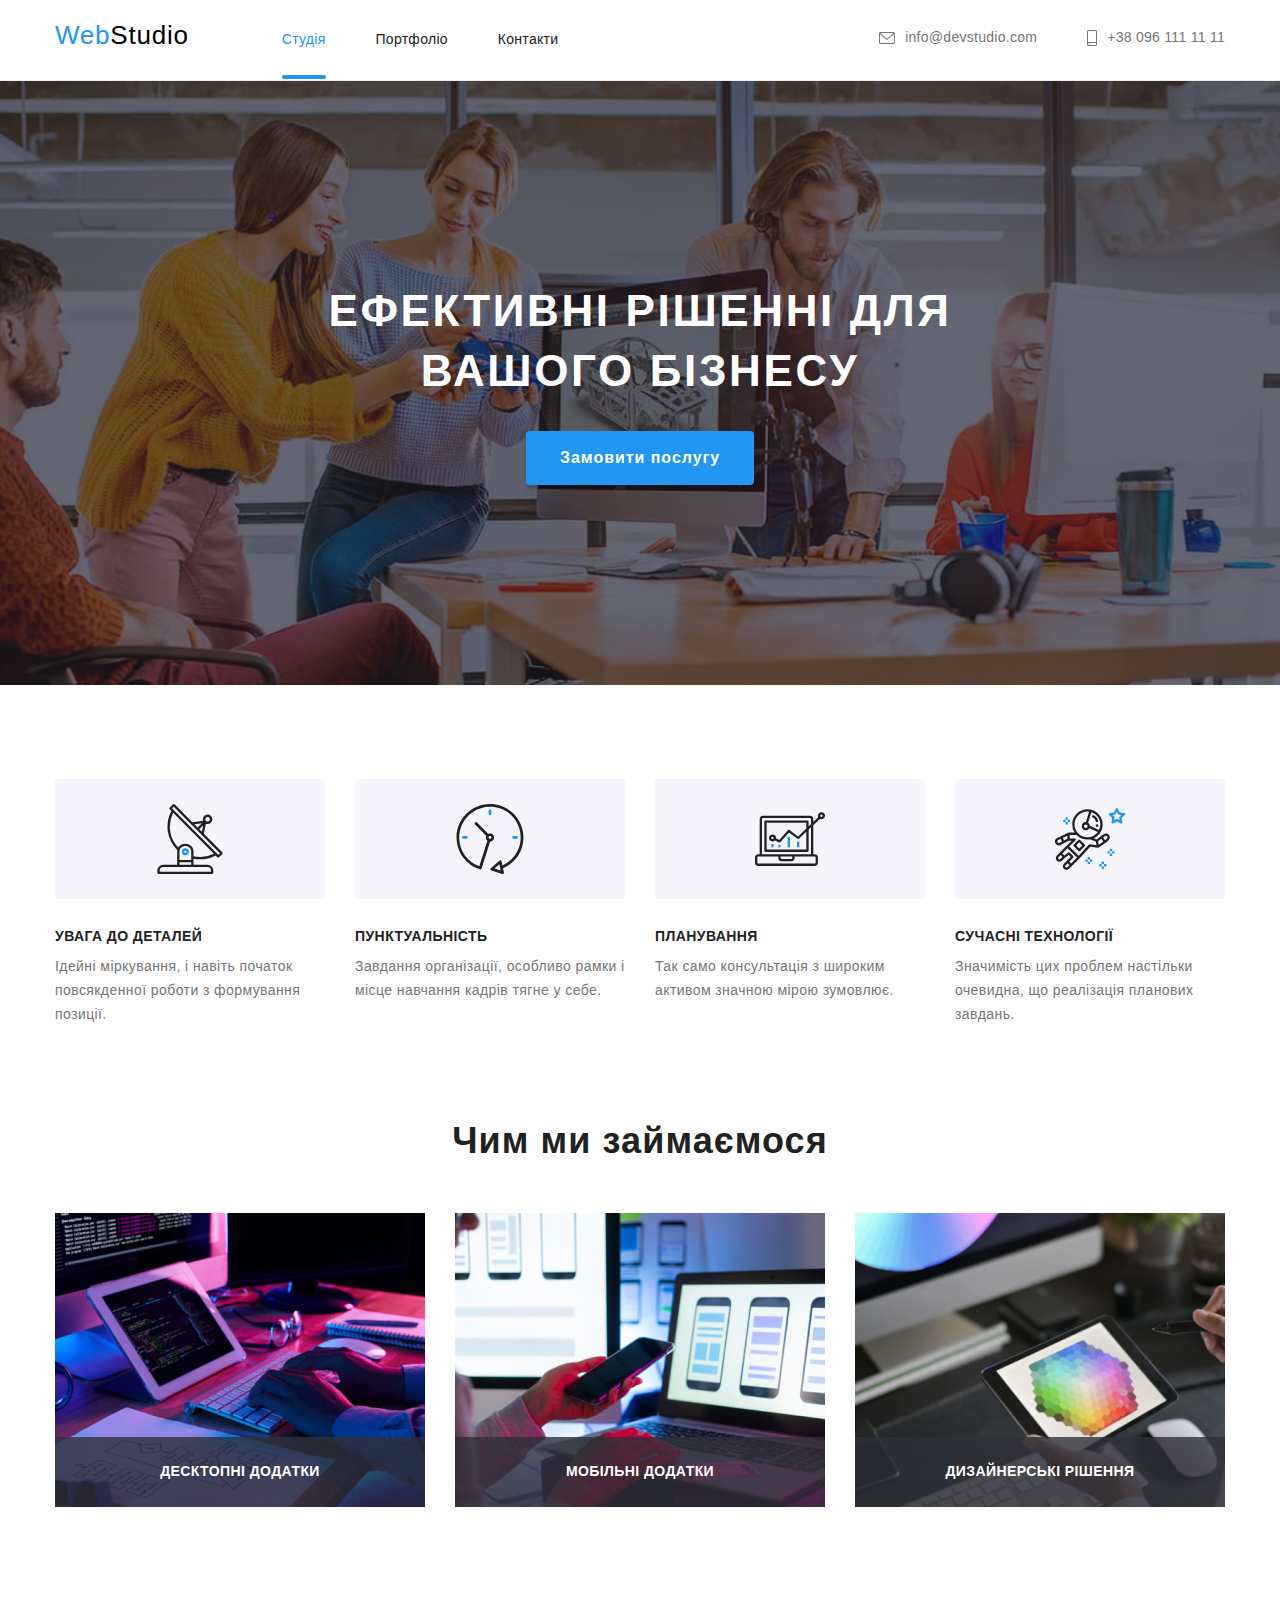
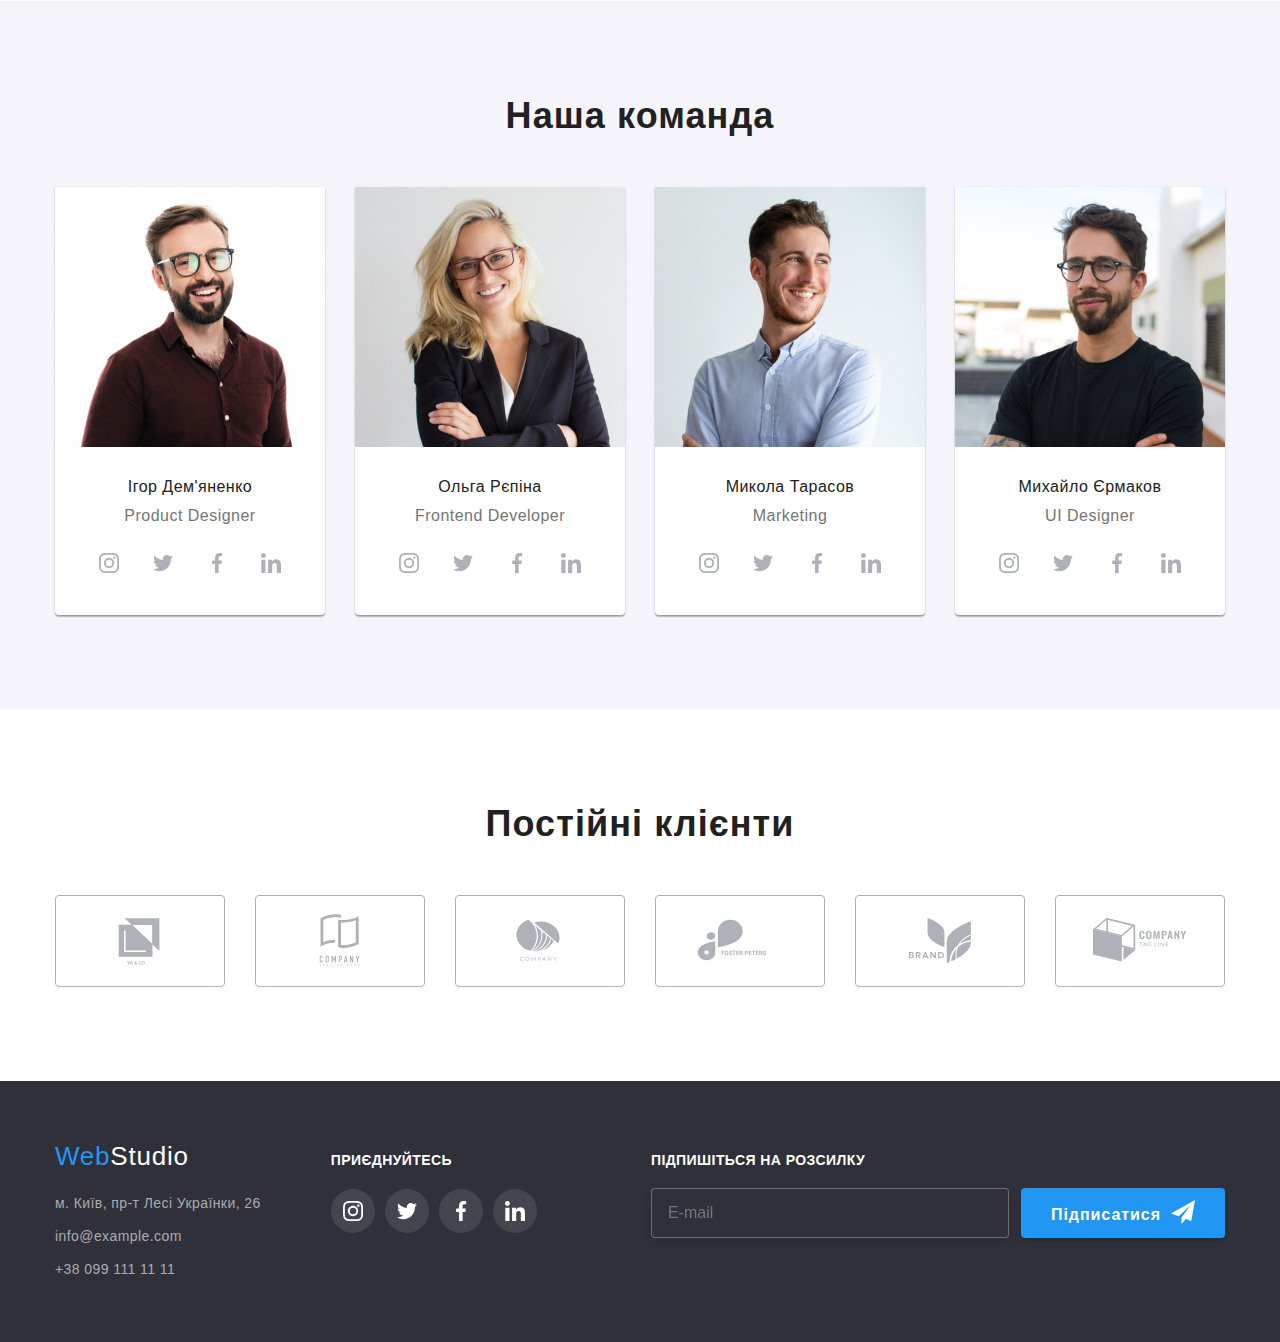
==== commit fa2d7901: "3" ====
--- a/index.html
+++ b/index.html
@@ -8,14 +8,11 @@
     <link rel="preconnect" href="https://fonts.googleapis.com" />
     <link rel="preconnect" href="https://fonts.gstatic.com" crossorigin />
     <link
-      href="https://fonts.googleapis.com/css2?family=Raleway:wght@700&family=Roboto:wght@400;500;700;900&display=swap"
-      rel="stylesheet"
-    />
+      href="https://fonts.googleapis.com/css2?family=Raleway:wght@700&family=Roboto:wght@400;500;700;900&display=swap" />
     <link
       rel="stylesheet"
-      href="https://cdnjs.cloudflare.com/ajax/libs/modern-normalize/1.1.0/modern-normalize.min.css"
-    />
-    <link rel="stylesheet" href="./css/styles.css" />
+      href="https://cdnjs.cloudflare.com/ajax/libs/modern-normalize/1.1.0/modern-normalize.min.css" />
+    <link rel="stylesheet" href="./css/main.min.css" />
   </head>
   <body>
     <!-- Header-->
@@ -28,8 +25,7 @@
           <ul class="nav-list list">
             <li class="nav-list__item">
               <a class="nav-list__link nav-list__link--current" href="./index.html" title="Студія"
-                >Студія</a
-              >
+                >Студія</a>
             </li>
             <li class="nav-list__item">
               <a class="nav-list__link" href="./portfolio.html">Портфоліо</a>
@@ -43,16 +39,14 @@
                 <svg class="header-list__icon" width="16" height="12">
                   <use href="./images/icons.svg#envelope"></use>
                 </svg>
-                info@devstudio.com</a
-              >
+                info@devstudio.com</a>
             </li>
             <li class="header-list__item">
               <a class="header-list__link" href="tel:+380961111111"
                 ><svg class="header-list__icon" width="10" height="16">
                   <use href="./images/icons.svg#phone"></use>
                 </svg>
-                +38 096 111 11 11</a
-              >
+                +38 096 111 11 11</a>
             </li>
           </ul>
         </nav>
@@ -125,7 +119,7 @@
         </div>
       </section>
 
-      <!--What we do-->
+      <!--Activities-->
       <section class="activity">
         <div class="activity__container container">
           <h2 class="activity__title">Чим ми займаємося</h2>
@@ -177,8 +171,7 @@
                 src="./images/team/1-ihor.jpg"
                 alt="Ігор Дем'яненко"
                 width="270"
-                height="260"
-              />
+                height="260"/>
               <div class="team-list__form">
                 <h3 class="team-list__title">Ігор Дем'яненко</h3>
                 <p class="team-list__text">Product Designer</p>
@@ -220,8 +213,7 @@
                 src="./images/team/2-olga.jpg"
                 alt="Ольга Рєпіна"
                 width="270"
-                height="260"
-              />
+                height="260"/>
               <div class="team-list__form">
                 <h3 class="team-list__title">Ольга Рєпіна</h3>
                 <p class="team-list__text">Frontend Developer</p>
@@ -263,8 +255,7 @@
                 src="./images/team/3-nikolay.jpg"
                 alt="Микола Тарасов"
                 width="270"
-                height="260"
-              />
+                height="260"/>
               <div class="team-list__form">
                 <h3 class="team-list__title">Микола Тарасов</h3>
                 <p class="team-list__text">Marketing</p>
@@ -277,22 +268,22 @@
                     </a>
                   </li>
                   <li class="icon-list__item">
-                    <a class="icon-list__link" href=""
-                      ><svg class="icon-list__icon" width="20" height="20">
+                    <a class="icon-list__link" href="">
+                      <svg class="icon-list__icon" width="20" height="20">
                         <use href="./images/icons.svg#twitter"></use>
                       </svg>
                     </a>
                   </li>
                   <li class="icon-list__item">
-                    <a class="icon-list__link" href=""
-                      ><svg class="icon-list__icon" width="20" height="20">
+                    <a class="icon-list__link" href="">
+                      <svg class="icon-list__icon" width="20" height="20">
                         <use href="./images/icons.svg#facebook"></use>
                       </svg>
                     </a>
                   </li>
                   <li class="icon-list__item">
-                    <a class="icon-list__link" href=""
-                      ><svg class="icon-list__icon" width="20" height="20">
+                    <a class="icon-list__link" href="">
+                      <svg class="icon-list__icon" width="20" height="20">
                         <use href="./images/icons.svg#linkedin"></use>
                       </svg>
                     </a>
@@ -306,22 +297,21 @@
                 src="./images/team/4-mihail.jpg"
                 alt="Михайло Єрмаков"
                 width="270"
-                height="260"
-              />
+                height="260"/>
               <div class="team-list__form">
                 <h3 class="team-list__title">Михайло Єрмаков</h3>
                 <p class="team-list__text">UI Designer</p>
                 <ul class="icon-list">
                   <li class="icon-list__item">
-                    <a class="icon-list__link" href=""
-                      ><svg class="icon-list__icon" width="20" height="20">
+                    <a class="icon-list__link" href="">
+                      <svg class="icon-list__icon" width="20" height="20">
                         <use href="./images/icons.svg#instagram"></use>
                       </svg>
                     </a>
                   </li>
                   <li class="icon-list__item">
-                    <a class="icon-list__link" href=""
-                      ><svg class="icon-list__icon" width="20" height="20">
+                    <a class="icon-list__link" href="">
+                      <svg class="icon-list__icon" width="20" height="20">
                         <use href="./images/icons.svg#twitter"></use>
                       </svg>
                     </a>
@@ -334,8 +324,8 @@
                     </a>
                   </li>
                   <li class="icon-list__item">
-                    <a class="icon-list__link" href=""
-                      ><svg class="icon-list__icon" width="20" height="20">
+                    <a class="icon-list__link" href="">
+                      <svg class="icon-list__icon" width="20" height="20">
                         <use href="./images/icons.svg#linkedin"></use>
                       </svg>
                     </a>
@@ -353,43 +343,43 @@
         <h2 class="clients__title">Постійні клієнти</h2>
         <ul class="clients-list">
           <li class="clients-list__item">
-            <a class="clients-list__link" href=""
-              ><svg class="clients-list__icon" width="106" height="60">
+            <a class="clients-list__link" href="">
+              <svg class="clients-list__icon" width="106" height="60">
                 <use href="./images/icons.svg#client-1"></use>
               </svg>
             </a>
           </li>
           <li class="clients-list__item">
-            <a class="clients-list__link" href=""
-              ><svg class="clients-list__icon" width="106" height="60">
+            <a class="clients-list__link" href="">
+              <svg class="clients-list__icon" width="106" height="60">
                 <use href="./images/icons.svg#client-2"></use>
               </svg>
             </a>
           </li>
           <li class="clients-list__item">
-            <a class="clients-list__link" href=""
-              ><svg class="clients-list__icon" width="106" height="60">
+            <a class="clients-list__link" href="">
+              <svg class="clients-list__icon" width="106" height="60">
                 <use href="./images/icons.svg#client-3"></use>
               </svg>
             </a>
           </li>
           <li class="clients-list__item">
-            <a class="clients-list__link" href=""
-              ><svg class="clients-list__icon" width="106" height="60">
+            <a class="clients-list__link" href="">
+              <svg class="clients-list__icon" width="106" height="60">
                 <use href="./images/icons.svg#client-4"></use>
               </svg>
             </a>
           </li>
           <li class="clients-list__item">
-            <a class="clients-list__link" href=""
-              ><svg class="clients-list__icon" width="106" height="60">
+            <a class="clients-list__link" href="">
+              <svg class="clients-list__icon" width="106" height="60">
                 <use href="./images/icons.svg#client-5"></use>
               </svg>
             </a>
           </li>
           <li class="clients-list__item">
-            <a class="clients-list__link" href=""
-              ><svg class="clients-list__icon" width="106" height="60">
+            <a class="clients-list__link" href="">
+              <svg class="clients-list__icon" width="106" height="60">
                 <use href="./images/icons.svg#client-6"></use>
               </svg>
             </a>
--- a/css/main.min.css
+++ b/css/main.min.css
@@ -0,0 +1 @@
+:root{--main-font: "Roboto", sans-serif;--secondary-font: "Raleway", sans-serif;--main-text-color: #757575;--title-color: #212121;--accent-color: #2196f3;--white: #ffffff;--black: #000000;--border-color: #ececec;--icon-color: #AFB1B8;--first-bg-color: #f5f4fa;--second-bg-color: #2f303a;--hero-bg-color: #C4C4C4;--main-animation: 250ms cubic-bezier(0.4, 0, 0.2, 1)}.visually-hidden{position:absolute;width:1px;height:1px;margin:-1px;border:0;padding:0;white-space:nowrap;clip:rect(0 0 0 0);overflow:hidden}body{font-family:var(--main-font);font-size:14px;line-height:1.71;letter-spacing:.03em;color:var(--main-text-color);background-color:var(--white)}.container{width:1200px;-webkit-box-align:center;-ms-flex-align:center;align-items:center;padding-left:15px;padding-right:15px;margin-left:auto;margin-right:auto}h1,h2,h3,p,ul{margin:0;padding:0}.list{margin:0;padding:0;list-style:none}.header{background-color:var(--white);border-bottom:1px solid var(--border-color)}.nav{display:-webkit-box;display:-ms-flexbox;display:flex;-webkit-box-align:baseline;-ms-flex-align:baseline;align-items:baseline}.nav__logo{margin-right:93px;font-family:var(--secondary-font);font-size:26px;line-height:1.19;letter-spacing:.03em;text-decoration:none;color:var(--black)}.nav__logo-text{color:var(--accent-color)}.nav-list{display:-webkit-box;display:-ms-flexbox;display:flex}.nav-list .nav-list__item{margin-right:50px;padding-top:32px;padding-bottom:32px}.nav-list .nav-list__item:last-child{margin-right:0}.nav .nav-list__item{font-weight:500;font-size:14px;line-height:1.14;letter-spacing:.02em}.nav-list__link{text-decoration:none;color:var(--title-color);-webkit-transition:var(--main-animation);transition:var(--main-animation)}.nav-list__link[title]{color:var(--accent-color);text-decoration:none}.nav-list__link:hover,.nav-list__link:focus{color:var(--accent-color)}.nav-list__link--current{position:relative}.nav-list__link--current::after{content:"";display:block;width:100%;height:4px;border-radius:2px;bottom:-32px;background:currentColor;position:absolute}.header-list{display:-webkit-box;display:-ms-flexbox;display:flex;margin-left:auto;font-weight:500;font-size:14px;line-height:1.14;letter-spacing:.02em}.header-list .header-list__item{margin-right:50px}.header-list .header-list__item:last-child{margin-right:0}.list .header-list{display:-webkit-box;display:-ms-flexbox;display:flex;-webkit-box-align:center;-ms-flex-align:center;align-items:center}.header-list__link{display:-webkit-box;display:-ms-flexbox;display:flex;-webkit-box-align:center;-ms-flex-align:center;align-items:center;text-decoration:none;color:var(--main-text-color);-webkit-transition:var(--main-animation);transition:var(--main-animation)}.header-list__icon{margin-right:10px;fill:currentColor}.header-list__link:hover,.header-list__link:focus{color:var(--accent-color)}.hero{margin-left:auto;margin-right:auto;padding-top:200px;padding-bottom:200px;max-width:1600px;text-align:center;background-image:-webkit-gradient(linear, left top, left bottom, from(rgba(47, 48, 58, 0.4)), to(rgba(47, 48, 58, 0.4))),url(../images/hero-background.jpg);background-image:linear-gradient(rgba(47, 48, 58, 0.4), rgba(47, 48, 58, 0.4)),url(../images/hero-background.jpg);background-color:var(--hero-bg-color);background-position:center;background-repeat:no-repeat;background-size:cover}.hero__title{margin-bottom:30px;margin-right:auto;margin-left:auto;width:696px;font-weight:900;font-size:44px;line-height:1.36;letter-spacing:.06em;text-transform:uppercase;color:var(--white)}.hero__btn{padding:10px 32px 10px 32px;font-weight:700;font-size:16px;line-height:1.88;letter-spacing:.06em;color:var(--white);background-color:var(--accent-color);-webkit-box-shadow:0px 4px 4px rgba(0,0,0,.15);box-shadow:0px 4px 4px rgba(0,0,0,.15);border-color:rgba(0,0,0,0);border-radius:4px;cursor:pointer}.hero__btn:hover,.hero__btn:focus{color:var(--white);background-color:var(--accent-color)}.advantages{padding-top:94px;padding-bottom:94px}.advantages-list{display:-webkit-box;display:-ms-flexbox;display:flex}.advantages-list__item{width:270px;margin-right:30px}.advantages-list__item:last-child{margin-right:0}.advantages-list__icon{display:-webkit-box;display:-ms-flexbox;display:flex;-webkit-box-align:center;-ms-flex-align:center;align-items:center;-webkit-box-pack:center;-ms-flex-pack:center;justify-content:center;width:270px;height:120px;margin-bottom:30px;border-radius:4px;background-color:var(--first-bg-color)}.advantages-list__title{margin-bottom:10px;font-size:14px;line-height:1.14;letter-spacing:.03em;text-transform:uppercase;color:var(--title-color)}.advantages-list__text{font-size:14px;line-height:1.71;letter-spacing:.03em;color:var(--main-text-color)}.activity{padding-bottom:94px}.activity__title{text-align:center;margin-bottom:50px;font-size:36px;line-height:1.17;letter-spacing:.03em;color:var(--title-color)}.activity-list{display:-webkit-box;display:-ms-flexbox;display:flex}.activity-list__item{position:relative;display:-webkit-box;display:-ms-flexbox;display:flex;margin-right:30px}.activity-list__item:last-child{margin-right:0}.activity-list__wrap{position:absolute;bottom:0;width:100%;height:70px;background:rgba(47,48,58,.8)}.activity-list__title{display:-webkit-box;display:-ms-flexbox;display:flex;-webkit-box-pack:center;-ms-flex-pack:center;justify-content:center;font-weight:700;font-size:14px;line-height:1.14;text-align:center;padding:27px 0;letter-spacing:.03em;text-transform:uppercase;color:var(--white)}.team{background-color:var(--first-bg-color);padding-top:94px;padding-bottom:94px}.team__title{text-align:center;margin-bottom:50px;font-size:36px;line-height:1.17;letter-spacing:.03em;color:var(--title-color)}.team-list{display:-webkit-box;display:-ms-flexbox;display:flex}.team-list__item{list-style:none;margin-right:30px;background-color:var(--white);-webkit-box-shadow:0px 1px 3px rgba(0,0,0,.12),0px 1px 1px rgba(0,0,0,.14),0px 2px 1px rgba(0,0,0,.2);box-shadow:0px 1px 3px rgba(0,0,0,.12),0px 1px 1px rgba(0,0,0,.14),0px 2px 1px rgba(0,0,0,.2);border-radius:0px 0px 4px 4px}.team-list__item:last-child{margin-right:0}.team-list__img{display:block;max-width:100%;height:auto}.team-list__form{padding:30px 32px 30px 32px}.team-list__title{margin-bottom:10px;text-align:center;font-weight:500;font-size:16px;line-height:1.19;letter-spacing:.03em;color:var(--title-color)}.team-list__text{text-align:center;font-size:16px;line-height:1.19;letter-spacing:.03em;color:var(--main-text-color);margin-bottom:16px}.icon-list{display:-webkit-box;display:-ms-flexbox;display:flex;list-style:none;gap:10px}.icon-list__item{width:44px;height:44px}.icon-list__link{display:-webkit-box;display:-ms-flexbox;display:flex;-webkit-box-align:center;-ms-flex-align:center;align-items:center;-webkit-box-pack:center;-ms-flex-pack:center;justify-content:center;width:100%;height:100%;color:var(--icon-color);border-radius:50%;-webkit-transition:var(--main-animation);transition:var(--main-animation)}.icon-list__icon{display:block;fill:currentColor;-webkit-transition:var(--main-animation);transition:var(--main-animation)}.icon-list__link:hover,.icon-list__link:focus{background-color:var(--accent-color);width:100%;height:100%;border-radius:50%}.icon-list__link:hover .icon-list__icon,.icon-list__link:focus .icon-list__icon{fill:var(--white)}.clients{padding-top:94px;padding-bottom:94px}.clients__title{font-weight:700;font-size:36px;line-height:1.17;text-align:center;letter-spacing:.03em;color:var(--title-color);margin-bottom:50px}.clients-list{display:-webkit-box;display:-ms-flexbox;display:flex;-webkit-box-pack:center;-ms-flex-pack:center;justify-content:center;list-style:none;gap:30px}.clients-list__item{width:170px;height:92px}.clients-list__link{display:-webkit-box;display:-ms-flexbox;display:flex;-webkit-box-align:center;-ms-flex-align:center;align-items:center;-webkit-box-pack:center;-ms-flex-pack:center;justify-content:center;width:100%;height:100%;fill:var(--icon-color);border:1px solid #afb1b8;border-radius:4px;-webkit-transition:var(--main-animation);transition:var(--main-animation)}.clients-list__link:hover,.clients-list__link:focus{border:1px solid var(--accent-color);fill:var(--accent-color)}.footer{padding-top:60px;padding-bottom:60px;background-color:var(--second-bg-color)}.footer__container{display:-webkit-box;display:-ms-flexbox;display:flex;-webkit-box-align:baseline;-ms-flex-align:baseline;align-items:baseline}.footer-contacts__logo{display:block;margin-bottom:20px;font-family:var(--secondary-font);font-size:26px;line-height:1.19;letter-spacing:.03em;text-decoration:none;color:var(--white)}.footer-contacts__text{color:var(--accent-color)}.footer-address__item{display:block;margin-bottom:9px}.footer-address__item:last-child{margin-bottom:0}.footer-address__link{font-style:normal;font-size:14px;line-height:1.71;letter-spacing:.03em;text-decoration:none;color:var(--white);-webkit-transition:var(--main-animation);transition:var(--main-animation)}.footer-address__link{font-style:normal;font-size:14px;line-height:1.71;letter-spacing:.03em;text-decoration:none;color:rgba(255,255,255,.6);-webkit-transition:var(--main-animation);transition:var(--main-animation)}.footer-address__link:hover,.footer-address__link:focus{color:var(--accent-color)}.footer-icons{margin-left:70px}.footer-icons__title{font-weight:700;font-size:14px;line-height:1.14;letter-spacing:.03em;text-transform:uppercase;color:var(--white)}.footer-icons__list{display:-webkit-box;display:-ms-flexbox;display:flex;list-style:none;gap:10px;margin-top:20px}.footer-icons__item{width:44px;height:44px}.footer-icons__link{display:-webkit-box;display:-ms-flexbox;display:flex;-webkit-box-align:center;-ms-flex-align:center;align-items:center;-webkit-box-pack:center;-ms-flex-pack:center;justify-content:center;width:100%;height:100%;color:var(--white);background-color:rgba(255,255,255,.1);border-radius:50%;-webkit-transition:var(--main-animation);transition:var(--main-animation)}.footer-icons__icon{display:block;fill:currentColor}.footer-icons__link:hover,.footer-icons__link:focus{background-color:var(--accent-color);width:100%;height:100%;border-radius:50%;fill:var(--white)}.footer-subscription{margin-left:auto}.footer-subscription-__title{margin-bottom:20px;font-weight:700;font-size:14px;line-height:16px;letter-spacing:.03em;text-transform:uppercase;color:var(--white)}.footer-subscription__form{display:-webkit-box;display:-ms-flexbox;display:flex;-webkit-box-align:center;-ms-flex-align:center;align-items:center;-webkit-box-pack:center;-ms-flex-pack:center;justify-content:center}.footer-subscription__label{display:-webkit-box;display:-ms-flexbox;display:flex;-webkit-box-align:center;-ms-flex-align:center;align-items:center;-webkit-box-pack:center;-ms-flex-pack:center;justify-content:center}.footer-subscription__input{padding:15px 16px;width:358px;height:50px;font-weight:400;font-size:16px;line-height:1.25;color:var(--white);border:1px solid rgba(255,255,255,.3);-webkit-filter:drop-shadow(0px 4px 4px rgba(0, 0, 0, 0.15));filter:drop-shadow(0px 4px 4px rgba(0, 0, 0, 0.15));border-radius:4px;background-color:var(--second-bg-color)}.footer-subscription__input:focus{outline-color:1px solid rgba(255,255,255,.3)}.footer-subscription__btn{display:-webkit-box;display:-ms-flexbox;display:flex;margin-left:12px;padding:10px 28px;max-height:50px;font-weight:700;font-size:16px;line-height:1.87;letter-spacing:.06em;color:var(--white);background:var(--accent-color);-webkit-box-shadow:0px 4px 4px rgba(0,0,0,.15);box-shadow:0px 4px 4px rgba(0,0,0,.15);border-color:rgba(0,0,0,0);border-radius:4px;cursor:pointer}.footer-subscription__icon{margin-left:10px;-ms-flex-item-align:center;align-self:center;fill:var(--white)}.backdrop{position:fixed;top:0;left:0;width:100%;height:100%;background:rgba(0,0,0,.2);-webkit-transition:opacity 250ms cubic-bezier(0.4, 0, 0.2, 1),visibility 250ms cubic-bezier(0.4, 0, 0.2, 1);transition:opacity 250ms cubic-bezier(0.4, 0, 0.2, 1),visibility 250ms cubic-bezier(0.4, 0, 0.2, 1)}.backdrop.is-hidden{visibility:hidden;opacity:0;pointer-events:none}.modal{position:absolute;top:50%;left:50%;-webkit-transform:translate(-50%, -50%);transform:translate(-50%, -50%);padding:40px;width:528px;max-height:581px;background:var(--white);-webkit-box-shadow:0px 1px 3px rgba(0,0,0,.12),0px 1px 1px rgba(0,0,0,.14),0px 2px 1px rgba(0,0,0,.2);box-shadow:0px 1px 3px rgba(0,0,0,.12),0px 1px 1px rgba(0,0,0,.14),0px 2px 1px rgba(0,0,0,.2);border-radius:4px}.modal-close-btn{position:absolute;display:-webkit-box;display:-ms-flexbox;display:flex;-webkit-box-align:center;-ms-flex-align:center;align-items:center;-webkit-box-pack:center;-ms-flex-pack:center;justify-content:center;top:8px;right:8px;width:30px;height:30px;color:var(--white);background:var(--white);border:1px solid rgba(0,0,0,.1);border-radius:50%;cursor:pointer}.modal-close{fill:var(--black);-webkit-transition:var(--main-animation);transition:var(--main-animation)}.modal-close:hover{fill:var(--accent-color)}.form-title{text-align:center;font-weight:700;font-size:20px;line-height:1.15;letter-spacing:.03em;color:var(--title-color)}.input-wrap{position:relative;margin-bottom:10px}.form-label{font-weight:400;font-size:12px;line-height:1.17;letter-spacing:.01em;color:var(--main-text-color)}.form-input{padding:12px 42px;width:100%;height:40px;border:1px solid rgba(33,33,33,.2);border-radius:4px;cursor:pointer;-webkit-transition:var(--main-animation);transition:var(--main-animation)}.input-icon{position:absolute;top:50%;left:12px;-webkit-transform:translatey(-50%);transform:translatey(-50%);-webkit-transition:var(--main-animation);transition:var(--main-animation)}.form-input:focus{outline-color:var(--accent-color)}.form-input:focus+.input-icon{fill:var(--accent-color)}.form-textarea{padding:12px 16px;resize:none;width:100%;height:120px;border:1px solid rgba(33,33,33,.2);border-radius:4px;-webkit-transition:var(--main-animation);transition:var(--main-animation)}.form-textarea::-webkit-input-placeholder{font-size:12px;line-height:1.17;letter-spacing:.01em;color:rgba(117,117,117,.5)}.form-textarea::-moz-placeholder{font-size:12px;line-height:1.17;letter-spacing:.01em;color:rgba(117,117,117,.5)}.form-textarea:-ms-input-placeholder{font-size:12px;line-height:1.17;letter-spacing:.01em;color:rgba(117,117,117,.5)}.form-textarea::-ms-input-placeholder{font-size:12px;line-height:1.17;letter-spacing:.01em;color:rgba(117,117,117,.5)}.form-textarea::placeholder{font-size:12px;line-height:1.17;letter-spacing:.01em;color:rgba(117,117,117,.5)}.form-textarea:focus{outline-color:var(--accent-color)}.textarea-wrap{margin-bottom:20px}.check-text span{display:-webkit-box;display:-ms-flexbox;display:flex;-webkit-box-align:center;-ms-flex-align:center;align-items:center;width:16px;height:15px;border:2px solid var(--title-color);border-radius:2px;margin-right:7px;-webkit-transition:250ms cubic-bezier(0.4, 0, 0.2, 1);transition:250ms cubic-bezier(0.4, 0, 0.2, 1)}.check-icon{fill:rgba(0,0,0,0)}.modal-checkbox:checked+.check-text span{background-color:var(--accent-color);border:none}.modal-checkbox:checked+.check-text .check-icon{fill:var(--white)}.check-wrap{display:-webkit-box;display:-ms-flexbox;display:flex;-webkit-box-align:center;-ms-flex-align:center;align-items:center;-webkit-box-pack:center;-ms-flex-pack:center;justify-content:center;margin-bottom:30px}.check-text{display:-webkit-box;display:-ms-flexbox;display:flex;-webkit-box-align:center;-ms-flex-align:center;align-items:center;-webkit-box-pack:center;-ms-flex-pack:center;justify-content:center;font-weight:400;font-size:14px;line-height:1.71;letter-spacing:.03em;color:var(--main-text-color)}.check-link{position:relative;margin-left:4px;text-decoration:none;font-weight:400;font-size:14px;line-height:1.71;letter-spacing:.03em;color:var(--accent-color)}.check-link::after{position:absolute;content:"";display:block;width:100%;height:1px;bottom:5px;background:currentColor}.form-btn{display:block;margin-left:auto;margin-right:auto;padding:10px 52px;font-weight:700;font-size:16px;line-height:30px;letter-spacing:.06em;color:var(--white);background-color:var(--accent-color);-webkit-box-shadow:0px 4px 4px rgba(0,0,0,.15);box-shadow:0px 4px 4px rgba(0,0,0,.15);border-radius:4px;border-color:rgba(0,0,0,0);cursor:pointer}.filter{padding-top:94px;padding-bottom:94px}.filter-btn-list{display:-webkit-box;display:-ms-flexbox;display:flex;-webkit-box-pack:center;-ms-flex-pack:center;justify-content:center;margin-bottom:50px}.filter-btn-list__item{margin-right:8px}.filter-btn-list__item:last-child{margin-right:0}.filter-btn-list__btn{padding:6px 22px 6px 22px;font-family:var(--main-font);font-weight:500;font-size:16px;line-height:1.44;text-align:center;letter-spacing:.03em;color:var(--title-color);background:var(--first-bg-color);border-radius:4px;border-color:rgba(0,0,0,0);cursor:pointer;-webkit-transition:var(--main-animation);transition:var(--main-animation)}.filter-btn-list__btn:hover,.filter-btn-list__btn:focus{color:var(--white);background-color:var(--accent-color);-webkit-box-shadow:0px 3px 1px rgba(0,0,0,.1),0px 1px 2px rgba(0,0,0,.08),0px 2px 2px rgba(0,0,0,.12);box-shadow:0px 3px 1px rgba(0,0,0,.1),0px 1px 2px rgba(0,0,0,.08),0px 2px 2px rgba(0,0,0,.12);border-radius:4px}.filter-item-list{display:-webkit-box;display:-ms-flexbox;display:flex;-ms-flex-wrap:wrap;flex-wrap:wrap;gap:30px}.filter-item-list__item{-webkit-transition:var(--main-animation);transition:var(--main-animation)}.filter-item-list__item:hover{-webkit-box-shadow:0px 1px 1px rgba(0,0,0,.12),0px 4px 4px rgba(0,0,0,.06),1px 4px 6px rgba(0,0,0,.16);box-shadow:0px 1px 1px rgba(0,0,0,.12),0px 4px 4px rgba(0,0,0,.06),1px 4px 6px rgba(0,0,0,.16)}.filter-item-list__wrapper{position:relative;display:-webkit-box;display:-ms-flexbox;display:flex;overflow:hidden}.filter-item-list__wrapper:hover .filter-item-list__overlay{-webkit-transform:translateY(0);transform:translateY(0)}.filter-item-list__img{display:-webkit-box;display:-ms-flexbox;display:flex;max-width:100%;height:auto}.filter-item-list__overlay{position:absolute;display:-webkit-box;display:-ms-flexbox;display:flex;padding:63px 24px;width:100%;height:100%;background:rgba(33,150,243,.9);-webkit-transform:translatey(100%);transform:translatey(100%);-webkit-transition:var(--main-animation);transition:var(--main-animation)}.filter-item-list__overlay>p{max-width:322px;max-height:168px;font-size:18px;line-height:1.56;letter-spacing:.03em;color:var(--white)}.filter-item-list__poster-text{padding:20px 24px 20px 24px;border:1px solid #eee}.filter-item-list__title{margin-bottom:4px;font-size:18px;line-height:2;letter-spacing:.06em;color:var(--title-color)}.filter-item-list__text{font-size:16px;line-height:1.88;letter-spacing:.03em;color:var(--main-text-color)}/*# sourceMappingURL=main.min.css.map */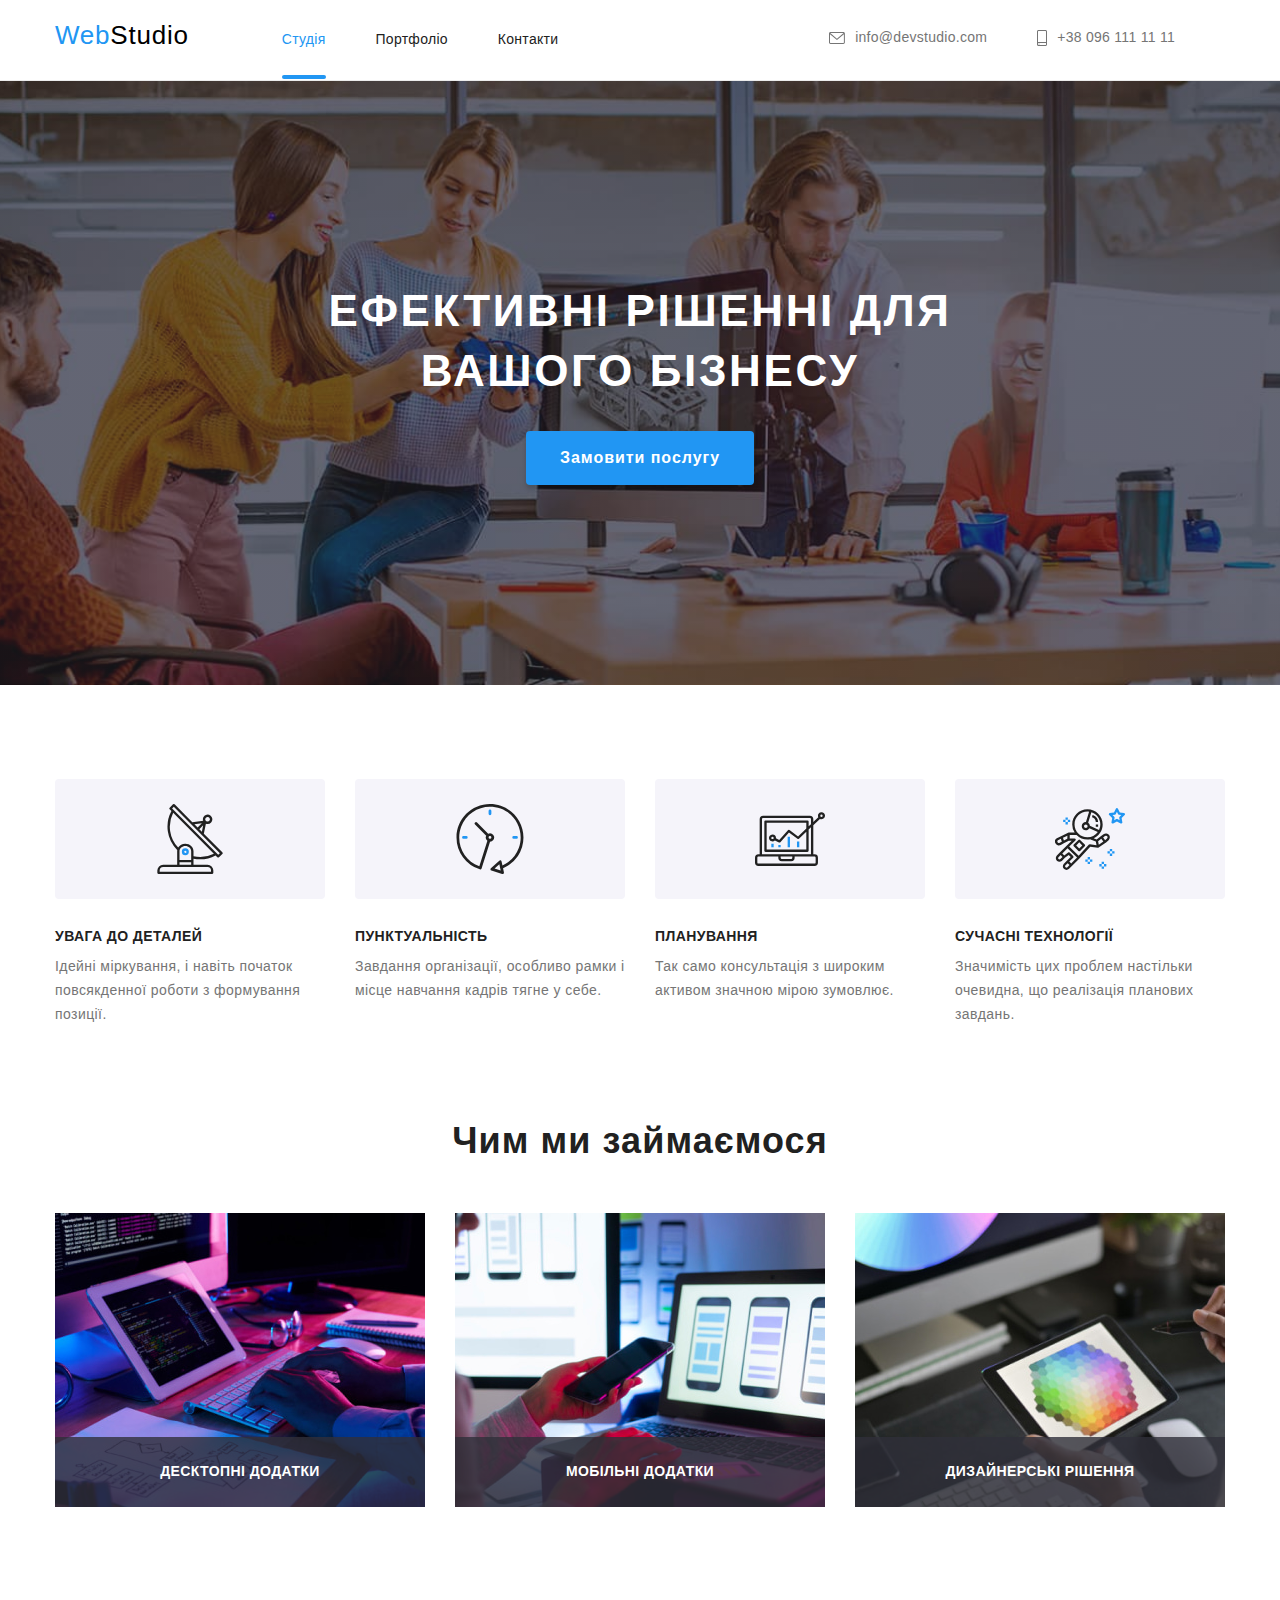
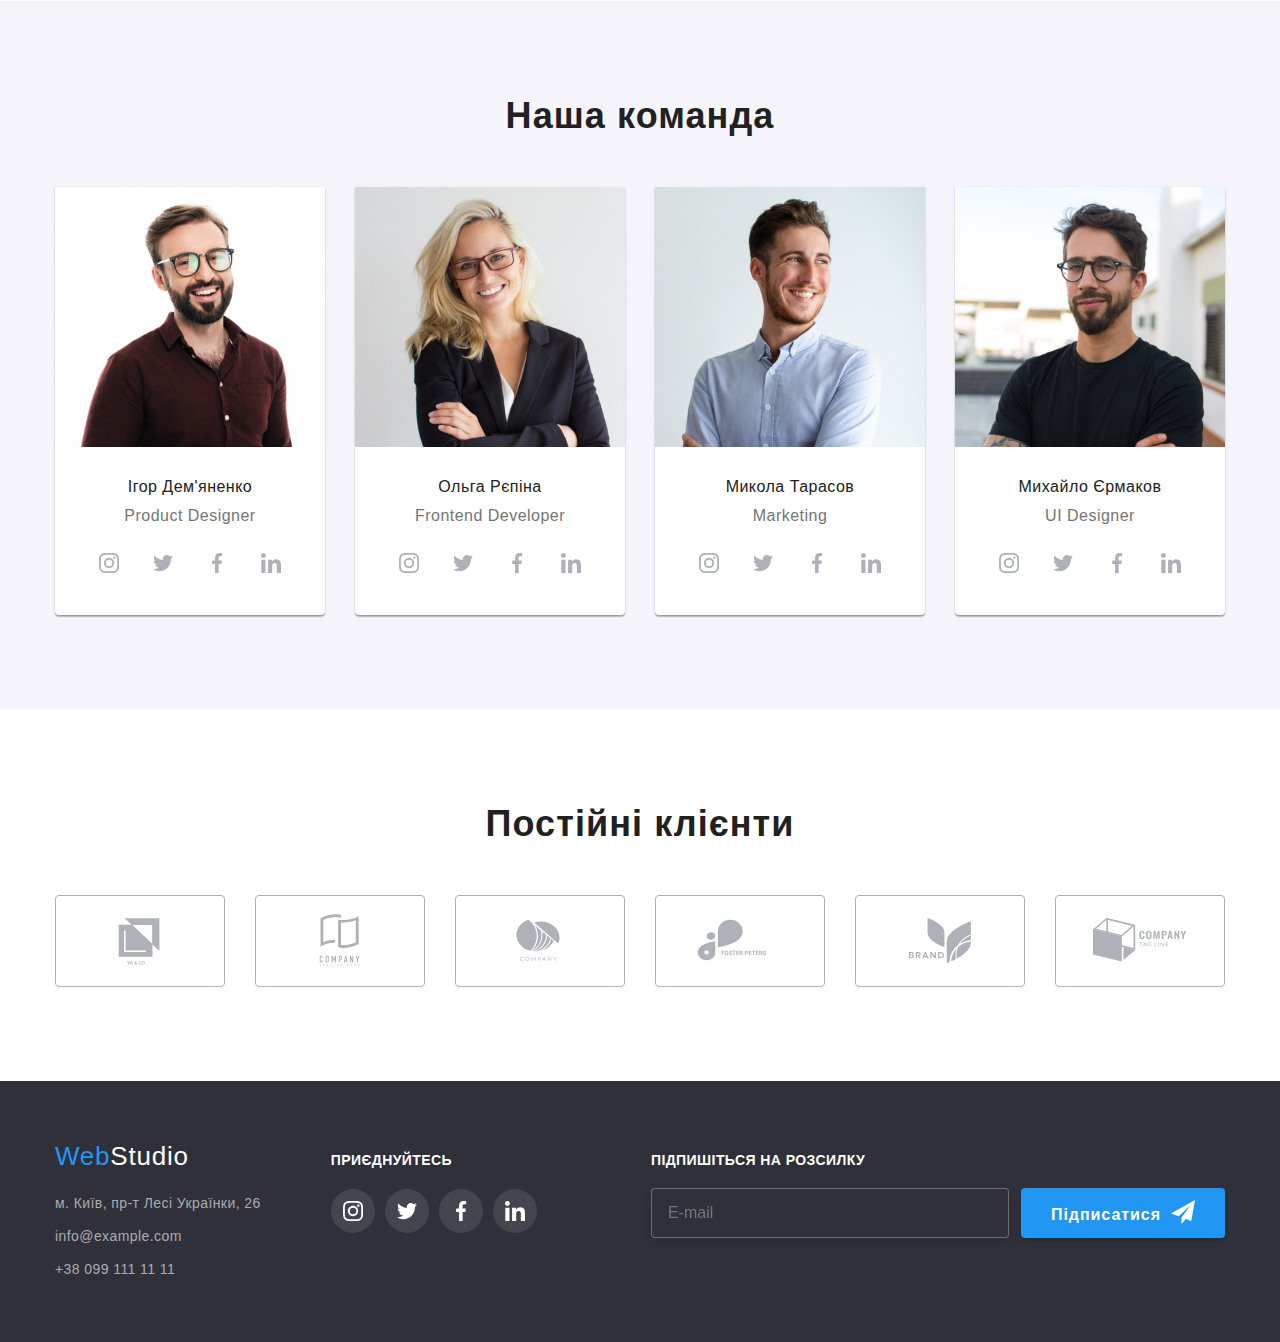
==== commit 6676aaa3: "4" ====
--- a/index.html
+++ b/index.html
@@ -456,7 +456,7 @@
           </ul>
         </div>
         <div class="footer-subscription">
-          <h2 class="footer-subscription-__title">Підпишіться на розсилку</h2>
+          <h2 class="footer-subscription__title">Підпишіться на розсилку</h2>
           <div class="footer-subscription__form">
             <label class="footer-subscription__label" for="user-email"></label>
             <input class="footer-subscription__input" type="email" name="user-email" id="user-email" placeholder="E-mail"/>
--- a/css/main.min.css
+++ b/css/main.min.css
@@ -1 +1 @@
-:root{--main-font: "Roboto", sans-serif;--secondary-font: "Raleway", sans-serif;--main-text-color: #757575;--title-color: #212121;--accent-color: #2196f3;--white: #ffffff;--black: #000000;--border-color: #ececec;--icon-color: #AFB1B8;--first-bg-color: #f5f4fa;--second-bg-color: #2f303a;--hero-bg-color: #C4C4C4;--main-animation: 250ms cubic-bezier(0.4, 0, 0.2, 1)}.visually-hidden{position:absolute;width:1px;height:1px;margin:-1px;border:0;padding:0;white-space:nowrap;clip:rect(0 0 0 0);overflow:hidden}body{font-family:var(--main-font);font-size:14px;line-height:1.71;letter-spacing:.03em;color:var(--main-text-color);background-color:var(--white)}.container{width:1200px;-webkit-box-align:center;-ms-flex-align:center;align-items:center;padding-left:15px;padding-right:15px;margin-left:auto;margin-right:auto}h1,h2,h3,p,ul{margin:0;padding:0}.list{margin:0;padding:0;list-style:none}.header{background-color:var(--white);border-bottom:1px solid var(--border-color)}.nav{display:-webkit-box;display:-ms-flexbox;display:flex;-webkit-box-align:baseline;-ms-flex-align:baseline;align-items:baseline}.nav__logo{margin-right:93px;font-family:var(--secondary-font);font-size:26px;line-height:1.19;letter-spacing:.03em;text-decoration:none;color:var(--black)}.nav__logo-text{color:var(--accent-color)}.nav-list{display:-webkit-box;display:-ms-flexbox;display:flex}.nav-list .nav-list__item{margin-right:50px;padding-top:32px;padding-bottom:32px}.nav-list .nav-list__item:last-child{margin-right:0}.nav .nav-list__item{font-weight:500;font-size:14px;line-height:1.14;letter-spacing:.02em}.nav-list__link{text-decoration:none;color:var(--title-color);-webkit-transition:var(--main-animation);transition:var(--main-animation)}.nav-list__link[title]{color:var(--accent-color);text-decoration:none}.nav-list__link:hover,.nav-list__link:focus{color:var(--accent-color)}.nav-list__link--current{position:relative}.nav-list__link--current::after{content:"";display:block;width:100%;height:4px;border-radius:2px;bottom:-32px;background:currentColor;position:absolute}.header-list{display:-webkit-box;display:-ms-flexbox;display:flex;margin-left:auto;font-weight:500;font-size:14px;line-height:1.14;letter-spacing:.02em}.header-list .header-list__item{margin-right:50px}.header-list .header-list__item:last-child{margin-right:0}.list .header-list{display:-webkit-box;display:-ms-flexbox;display:flex;-webkit-box-align:center;-ms-flex-align:center;align-items:center}.header-list__link{display:-webkit-box;display:-ms-flexbox;display:flex;-webkit-box-align:center;-ms-flex-align:center;align-items:center;text-decoration:none;color:var(--main-text-color);-webkit-transition:var(--main-animation);transition:var(--main-animation)}.header-list__icon{margin-right:10px;fill:currentColor}.header-list__link:hover,.header-list__link:focus{color:var(--accent-color)}.hero{margin-left:auto;margin-right:auto;padding-top:200px;padding-bottom:200px;max-width:1600px;text-align:center;background-image:-webkit-gradient(linear, left top, left bottom, from(rgba(47, 48, 58, 0.4)), to(rgba(47, 48, 58, 0.4))),url(../images/hero-background.jpg);background-image:linear-gradient(rgba(47, 48, 58, 0.4), rgba(47, 48, 58, 0.4)),url(../images/hero-background.jpg);background-color:var(--hero-bg-color);background-position:center;background-repeat:no-repeat;background-size:cover}.hero__title{margin-bottom:30px;margin-right:auto;margin-left:auto;width:696px;font-weight:900;font-size:44px;line-height:1.36;letter-spacing:.06em;text-transform:uppercase;color:var(--white)}.hero__btn{padding:10px 32px 10px 32px;font-weight:700;font-size:16px;line-height:1.88;letter-spacing:.06em;color:var(--white);background-color:var(--accent-color);-webkit-box-shadow:0px 4px 4px rgba(0,0,0,.15);box-shadow:0px 4px 4px rgba(0,0,0,.15);border-color:rgba(0,0,0,0);border-radius:4px;cursor:pointer}.hero__btn:hover,.hero__btn:focus{color:var(--white);background-color:var(--accent-color)}.advantages{padding-top:94px;padding-bottom:94px}.advantages-list{display:-webkit-box;display:-ms-flexbox;display:flex}.advantages-list__item{width:270px;margin-right:30px}.advantages-list__item:last-child{margin-right:0}.advantages-list__icon{display:-webkit-box;display:-ms-flexbox;display:flex;-webkit-box-align:center;-ms-flex-align:center;align-items:center;-webkit-box-pack:center;-ms-flex-pack:center;justify-content:center;width:270px;height:120px;margin-bottom:30px;border-radius:4px;background-color:var(--first-bg-color)}.advantages-list__title{margin-bottom:10px;font-size:14px;line-height:1.14;letter-spacing:.03em;text-transform:uppercase;color:var(--title-color)}.advantages-list__text{font-size:14px;line-height:1.71;letter-spacing:.03em;color:var(--main-text-color)}.activity{padding-bottom:94px}.activity__title{text-align:center;margin-bottom:50px;font-size:36px;line-height:1.17;letter-spacing:.03em;color:var(--title-color)}.activity-list{display:-webkit-box;display:-ms-flexbox;display:flex}.activity-list__item{position:relative;display:-webkit-box;display:-ms-flexbox;display:flex;margin-right:30px}.activity-list__item:last-child{margin-right:0}.activity-list__wrap{position:absolute;bottom:0;width:100%;height:70px;background:rgba(47,48,58,.8)}.activity-list__title{display:-webkit-box;display:-ms-flexbox;display:flex;-webkit-box-pack:center;-ms-flex-pack:center;justify-content:center;font-weight:700;font-size:14px;line-height:1.14;text-align:center;padding:27px 0;letter-spacing:.03em;text-transform:uppercase;color:var(--white)}.team{background-color:var(--first-bg-color);padding-top:94px;padding-bottom:94px}.team__title{text-align:center;margin-bottom:50px;font-size:36px;line-height:1.17;letter-spacing:.03em;color:var(--title-color)}.team-list{display:-webkit-box;display:-ms-flexbox;display:flex}.team-list__item{list-style:none;margin-right:30px;background-color:var(--white);-webkit-box-shadow:0px 1px 3px rgba(0,0,0,.12),0px 1px 1px rgba(0,0,0,.14),0px 2px 1px rgba(0,0,0,.2);box-shadow:0px 1px 3px rgba(0,0,0,.12),0px 1px 1px rgba(0,0,0,.14),0px 2px 1px rgba(0,0,0,.2);border-radius:0px 0px 4px 4px}.team-list__item:last-child{margin-right:0}.team-list__img{display:block;max-width:100%;height:auto}.team-list__form{padding:30px 32px 30px 32px}.team-list__title{margin-bottom:10px;text-align:center;font-weight:500;font-size:16px;line-height:1.19;letter-spacing:.03em;color:var(--title-color)}.team-list__text{text-align:center;font-size:16px;line-height:1.19;letter-spacing:.03em;color:var(--main-text-color);margin-bottom:16px}.icon-list{display:-webkit-box;display:-ms-flexbox;display:flex;list-style:none;gap:10px}.icon-list__item{width:44px;height:44px}.icon-list__link{display:-webkit-box;display:-ms-flexbox;display:flex;-webkit-box-align:center;-ms-flex-align:center;align-items:center;-webkit-box-pack:center;-ms-flex-pack:center;justify-content:center;width:100%;height:100%;color:var(--icon-color);border-radius:50%;-webkit-transition:var(--main-animation);transition:var(--main-animation)}.icon-list__icon{display:block;fill:currentColor;-webkit-transition:var(--main-animation);transition:var(--main-animation)}.icon-list__link:hover,.icon-list__link:focus{background-color:var(--accent-color);width:100%;height:100%;border-radius:50%}.icon-list__link:hover .icon-list__icon,.icon-list__link:focus .icon-list__icon{fill:var(--white)}.clients{padding-top:94px;padding-bottom:94px}.clients__title{font-weight:700;font-size:36px;line-height:1.17;text-align:center;letter-spacing:.03em;color:var(--title-color);margin-bottom:50px}.clients-list{display:-webkit-box;display:-ms-flexbox;display:flex;-webkit-box-pack:center;-ms-flex-pack:center;justify-content:center;list-style:none;gap:30px}.clients-list__item{width:170px;height:92px}.clients-list__link{display:-webkit-box;display:-ms-flexbox;display:flex;-webkit-box-align:center;-ms-flex-align:center;align-items:center;-webkit-box-pack:center;-ms-flex-pack:center;justify-content:center;width:100%;height:100%;fill:var(--icon-color);border:1px solid #afb1b8;border-radius:4px;-webkit-transition:var(--main-animation);transition:var(--main-animation)}.clients-list__link:hover,.clients-list__link:focus{border:1px solid var(--accent-color);fill:var(--accent-color)}.footer{padding-top:60px;padding-bottom:60px;background-color:var(--second-bg-color)}.footer__container{display:-webkit-box;display:-ms-flexbox;display:flex;-webkit-box-align:baseline;-ms-flex-align:baseline;align-items:baseline}.footer-contacts__logo{display:block;margin-bottom:20px;font-family:var(--secondary-font);font-size:26px;line-height:1.19;letter-spacing:.03em;text-decoration:none;color:var(--white)}.footer-contacts__text{color:var(--accent-color)}.footer-address__item{display:block;margin-bottom:9px}.footer-address__item:last-child{margin-bottom:0}.footer-address__link{font-style:normal;font-size:14px;line-height:1.71;letter-spacing:.03em;text-decoration:none;color:var(--white);-webkit-transition:var(--main-animation);transition:var(--main-animation)}.footer-address__link{font-style:normal;font-size:14px;line-height:1.71;letter-spacing:.03em;text-decoration:none;color:rgba(255,255,255,.6);-webkit-transition:var(--main-animation);transition:var(--main-animation)}.footer-address__link:hover,.footer-address__link:focus{color:var(--accent-color)}.footer-icons{margin-left:70px}.footer-icons__title{font-weight:700;font-size:14px;line-height:1.14;letter-spacing:.03em;text-transform:uppercase;color:var(--white)}.footer-icons__list{display:-webkit-box;display:-ms-flexbox;display:flex;list-style:none;gap:10px;margin-top:20px}.footer-icons__item{width:44px;height:44px}.footer-icons__link{display:-webkit-box;display:-ms-flexbox;display:flex;-webkit-box-align:center;-ms-flex-align:center;align-items:center;-webkit-box-pack:center;-ms-flex-pack:center;justify-content:center;width:100%;height:100%;color:var(--white);background-color:rgba(255,255,255,.1);border-radius:50%;-webkit-transition:var(--main-animation);transition:var(--main-animation)}.footer-icons__icon{display:block;fill:currentColor}.footer-icons__link:hover,.footer-icons__link:focus{background-color:var(--accent-color);width:100%;height:100%;border-radius:50%;fill:var(--white)}.footer-subscription{margin-left:auto}.footer-subscription-__title{margin-bottom:20px;font-weight:700;font-size:14px;line-height:16px;letter-spacing:.03em;text-transform:uppercase;color:var(--white)}.footer-subscription__form{display:-webkit-box;display:-ms-flexbox;display:flex;-webkit-box-align:center;-ms-flex-align:center;align-items:center;-webkit-box-pack:center;-ms-flex-pack:center;justify-content:center}.footer-subscription__label{display:-webkit-box;display:-ms-flexbox;display:flex;-webkit-box-align:center;-ms-flex-align:center;align-items:center;-webkit-box-pack:center;-ms-flex-pack:center;justify-content:center}.footer-subscription__input{padding:15px 16px;width:358px;height:50px;font-weight:400;font-size:16px;line-height:1.25;color:var(--white);border:1px solid rgba(255,255,255,.3);-webkit-filter:drop-shadow(0px 4px 4px rgba(0, 0, 0, 0.15));filter:drop-shadow(0px 4px 4px rgba(0, 0, 0, 0.15));border-radius:4px;background-color:var(--second-bg-color)}.footer-subscription__input:focus{outline-color:1px solid rgba(255,255,255,.3)}.footer-subscription__btn{display:-webkit-box;display:-ms-flexbox;display:flex;margin-left:12px;padding:10px 28px;max-height:50px;font-weight:700;font-size:16px;line-height:1.87;letter-spacing:.06em;color:var(--white);background:var(--accent-color);-webkit-box-shadow:0px 4px 4px rgba(0,0,0,.15);box-shadow:0px 4px 4px rgba(0,0,0,.15);border-color:rgba(0,0,0,0);border-radius:4px;cursor:pointer}.footer-subscription__icon{margin-left:10px;-ms-flex-item-align:center;align-self:center;fill:var(--white)}.backdrop{position:fixed;top:0;left:0;width:100%;height:100%;background:rgba(0,0,0,.2);-webkit-transition:opacity 250ms cubic-bezier(0.4, 0, 0.2, 1),visibility 250ms cubic-bezier(0.4, 0, 0.2, 1);transition:opacity 250ms cubic-bezier(0.4, 0, 0.2, 1),visibility 250ms cubic-bezier(0.4, 0, 0.2, 1)}.backdrop.is-hidden{visibility:hidden;opacity:0;pointer-events:none}.modal{position:absolute;top:50%;left:50%;-webkit-transform:translate(-50%, -50%);transform:translate(-50%, -50%);padding:40px;width:528px;max-height:581px;background:var(--white);-webkit-box-shadow:0px 1px 3px rgba(0,0,0,.12),0px 1px 1px rgba(0,0,0,.14),0px 2px 1px rgba(0,0,0,.2);box-shadow:0px 1px 3px rgba(0,0,0,.12),0px 1px 1px rgba(0,0,0,.14),0px 2px 1px rgba(0,0,0,.2);border-radius:4px}.modal-close-btn{position:absolute;display:-webkit-box;display:-ms-flexbox;display:flex;-webkit-box-align:center;-ms-flex-align:center;align-items:center;-webkit-box-pack:center;-ms-flex-pack:center;justify-content:center;top:8px;right:8px;width:30px;height:30px;color:var(--white);background:var(--white);border:1px solid rgba(0,0,0,.1);border-radius:50%;cursor:pointer}.modal-close{fill:var(--black);-webkit-transition:var(--main-animation);transition:var(--main-animation)}.modal-close:hover{fill:var(--accent-color)}.form-title{text-align:center;font-weight:700;font-size:20px;line-height:1.15;letter-spacing:.03em;color:var(--title-color)}.input-wrap{position:relative;margin-bottom:10px}.form-label{font-weight:400;font-size:12px;line-height:1.17;letter-spacing:.01em;color:var(--main-text-color)}.form-input{padding:12px 42px;width:100%;height:40px;border:1px solid rgba(33,33,33,.2);border-radius:4px;cursor:pointer;-webkit-transition:var(--main-animation);transition:var(--main-animation)}.input-icon{position:absolute;top:50%;left:12px;-webkit-transform:translatey(-50%);transform:translatey(-50%);-webkit-transition:var(--main-animation);transition:var(--main-animation)}.form-input:focus{outline-color:var(--accent-color)}.form-input:focus+.input-icon{fill:var(--accent-color)}.form-textarea{padding:12px 16px;resize:none;width:100%;height:120px;border:1px solid rgba(33,33,33,.2);border-radius:4px;-webkit-transition:var(--main-animation);transition:var(--main-animation)}.form-textarea::-webkit-input-placeholder{font-size:12px;line-height:1.17;letter-spacing:.01em;color:rgba(117,117,117,.5)}.form-textarea::-moz-placeholder{font-size:12px;line-height:1.17;letter-spacing:.01em;color:rgba(117,117,117,.5)}.form-textarea:-ms-input-placeholder{font-size:12px;line-height:1.17;letter-spacing:.01em;color:rgba(117,117,117,.5)}.form-textarea::-ms-input-placeholder{font-size:12px;line-height:1.17;letter-spacing:.01em;color:rgba(117,117,117,.5)}.form-textarea::placeholder{font-size:12px;line-height:1.17;letter-spacing:.01em;color:rgba(117,117,117,.5)}.form-textarea:focus{outline-color:var(--accent-color)}.textarea-wrap{margin-bottom:20px}.check-text span{display:-webkit-box;display:-ms-flexbox;display:flex;-webkit-box-align:center;-ms-flex-align:center;align-items:center;width:16px;height:15px;border:2px solid var(--title-color);border-radius:2px;margin-right:7px;-webkit-transition:250ms cubic-bezier(0.4, 0, 0.2, 1);transition:250ms cubic-bezier(0.4, 0, 0.2, 1)}.check-icon{fill:rgba(0,0,0,0)}.modal-checkbox:checked+.check-text span{background-color:var(--accent-color);border:none}.modal-checkbox:checked+.check-text .check-icon{fill:var(--white)}.check-wrap{display:-webkit-box;display:-ms-flexbox;display:flex;-webkit-box-align:center;-ms-flex-align:center;align-items:center;-webkit-box-pack:center;-ms-flex-pack:center;justify-content:center;margin-bottom:30px}.check-text{display:-webkit-box;display:-ms-flexbox;display:flex;-webkit-box-align:center;-ms-flex-align:center;align-items:center;-webkit-box-pack:center;-ms-flex-pack:center;justify-content:center;font-weight:400;font-size:14px;line-height:1.71;letter-spacing:.03em;color:var(--main-text-color)}.check-link{position:relative;margin-left:4px;text-decoration:none;font-weight:400;font-size:14px;line-height:1.71;letter-spacing:.03em;color:var(--accent-color)}.check-link::after{position:absolute;content:"";display:block;width:100%;height:1px;bottom:5px;background:currentColor}.form-btn{display:block;margin-left:auto;margin-right:auto;padding:10px 52px;font-weight:700;font-size:16px;line-height:30px;letter-spacing:.06em;color:var(--white);background-color:var(--accent-color);-webkit-box-shadow:0px 4px 4px rgba(0,0,0,.15);box-shadow:0px 4px 4px rgba(0,0,0,.15);border-radius:4px;border-color:rgba(0,0,0,0);cursor:pointer}.filter{padding-top:94px;padding-bottom:94px}.filter-btn-list{display:-webkit-box;display:-ms-flexbox;display:flex;-webkit-box-pack:center;-ms-flex-pack:center;justify-content:center;margin-bottom:50px}.filter-btn-list__item{margin-right:8px}.filter-btn-list__item:last-child{margin-right:0}.filter-btn-list__btn{padding:6px 22px 6px 22px;font-family:var(--main-font);font-weight:500;font-size:16px;line-height:1.44;text-align:center;letter-spacing:.03em;color:var(--title-color);background:var(--first-bg-color);border-radius:4px;border-color:rgba(0,0,0,0);cursor:pointer;-webkit-transition:var(--main-animation);transition:var(--main-animation)}.filter-btn-list__btn:hover,.filter-btn-list__btn:focus{color:var(--white);background-color:var(--accent-color);-webkit-box-shadow:0px 3px 1px rgba(0,0,0,.1),0px 1px 2px rgba(0,0,0,.08),0px 2px 2px rgba(0,0,0,.12);box-shadow:0px 3px 1px rgba(0,0,0,.1),0px 1px 2px rgba(0,0,0,.08),0px 2px 2px rgba(0,0,0,.12);border-radius:4px}.filter-item-list{display:-webkit-box;display:-ms-flexbox;display:flex;-ms-flex-wrap:wrap;flex-wrap:wrap;gap:30px}.filter-item-list__item{-webkit-transition:var(--main-animation);transition:var(--main-animation)}.filter-item-list__item:hover{-webkit-box-shadow:0px 1px 1px rgba(0,0,0,.12),0px 4px 4px rgba(0,0,0,.06),1px 4px 6px rgba(0,0,0,.16);box-shadow:0px 1px 1px rgba(0,0,0,.12),0px 4px 4px rgba(0,0,0,.06),1px 4px 6px rgba(0,0,0,.16)}.filter-item-list__wrapper{position:relative;display:-webkit-box;display:-ms-flexbox;display:flex;overflow:hidden}.filter-item-list__wrapper:hover .filter-item-list__overlay{-webkit-transform:translateY(0);transform:translateY(0)}.filter-item-list__img{display:-webkit-box;display:-ms-flexbox;display:flex;max-width:100%;height:auto}.filter-item-list__overlay{position:absolute;display:-webkit-box;display:-ms-flexbox;display:flex;padding:63px 24px;width:100%;height:100%;background:rgba(33,150,243,.9);-webkit-transform:translatey(100%);transform:translatey(100%);-webkit-transition:var(--main-animation);transition:var(--main-animation)}.filter-item-list__overlay>p{max-width:322px;max-height:168px;font-size:18px;line-height:1.56;letter-spacing:.03em;color:var(--white)}.filter-item-list__poster-text{padding:20px 24px 20px 24px;border:1px solid #eee}.filter-item-list__title{margin-bottom:4px;font-size:18px;line-height:2;letter-spacing:.06em;color:var(--title-color)}.filter-item-list__text{font-size:16px;line-height:1.88;letter-spacing:.03em;color:var(--main-text-color)}/*# sourceMappingURL=main.min.css.map */+:root{--main-font: "Roboto", sans-serif;--secondary-font: "Raleway", sans-serif;--main-text-color: #757575;--title-color: #212121;--accent-color: #2196f3;--white: #ffffff;--black: #000000;--border-color: #ececec;--icon-color: #AFB1B8;--first-bg-color: #f5f4fa;--second-bg-color: #2f303a;--hero-bg-color: #C4C4C4;--main-animation: 250ms cubic-bezier(0.4, 0, 0.2, 1)}.visually-hidden{position:absolute;width:1px;height:1px;margin:-1px;border:0;padding:0;white-space:nowrap;clip:rect(0 0 0 0);overflow:hidden}body{font-family:var(--main-font);font-size:14px;line-height:1.71;letter-spacing:.03em;color:var(--main-text-color);background-color:var(--white)}.container{width:1200px;-webkit-box-align:center;-ms-flex-align:center;align-items:center;padding-left:15px;padding-right:15px;margin-left:auto;margin-right:auto}h1,h2,h3,p,ul{margin:0;padding:0}.list{margin:0;padding:0;list-style:none}.header{background-color:var(--white);border-bottom:1px solid var(--border-color)}.nav{display:-webkit-box;display:-ms-flexbox;display:flex;-webkit-box-align:baseline;-ms-flex-align:baseline;align-items:baseline}.nav__logo{margin-right:93px;font-family:var(--secondary-font);font-size:26px;line-height:1.19;letter-spacing:.03em;text-decoration:none;color:var(--black)}.nav__logo-text{color:var(--accent-color)}.nav-list{display:-webkit-box;display:-ms-flexbox;display:flex}.nav-list .nav-list__item{margin-right:50px;padding-top:32px;padding-bottom:32px}.nav-list .nav-list .nav-list__item:last-child{margin-right:0}.nav .nav-list__item{font-weight:500;font-size:14px;line-height:1.14;letter-spacing:.02em}.nav-list__link{text-decoration:none;color:var(--title-color);-webkit-transition:var(--main-animation);transition:var(--main-animation)}.nav-list__link[title]{color:var(--accent-color);text-decoration:none}.nav-list__link:hover,.nav-list__link:focus{color:var(--accent-color)}.nav-list__link--current{position:relative}.nav-list__link--current::after{content:"";display:block;width:100%;height:4px;border-radius:2px;bottom:-32px;background:currentColor;position:absolute}.header-list{display:-webkit-box;display:-ms-flexbox;display:flex;-webkit-box-align:center;-ms-flex-align:center;align-items:center;margin-left:auto;font-weight:500;font-size:14px;line-height:1.14;letter-spacing:.02em}.header-list .header-list__item{margin-right:50px}.header-list .header-list .header-list__item:last-child{margin-right:0}.header-list__link{display:-webkit-box;display:-ms-flexbox;display:flex;-webkit-box-align:center;-ms-flex-align:center;align-items:center;text-decoration:none;color:var(--main-text-color);-webkit-transition:var(--main-animation);transition:var(--main-animation)}.header-list__link:hover,.header-list__link:focus{color:var(--accent-color)}.header-list__icon{margin-right:10px;fill:currentColor}.hero{margin-left:auto;margin-right:auto;padding-top:200px;padding-bottom:200px;max-width:1600px;text-align:center;background-image:-webkit-gradient(linear, left top, left bottom, from(rgba(47, 48, 58, 0.4)), to(rgba(47, 48, 58, 0.4))),url(../images/hero-background.jpg);background-image:linear-gradient(rgba(47, 48, 58, 0.4), rgba(47, 48, 58, 0.4)),url(../images/hero-background.jpg);background-color:var(--hero-bg-color);background-position:center;background-repeat:no-repeat;background-size:cover}.hero__title{margin-bottom:30px;margin-right:auto;margin-left:auto;width:696px;font-weight:900;font-size:44px;line-height:1.36;letter-spacing:.06em;text-transform:uppercase;color:var(--white)}.hero__btn{padding:10px 32px 10px 32px;font-weight:700;font-size:16px;line-height:1.88;letter-spacing:.06em;color:var(--white);background-color:var(--accent-color);-webkit-box-shadow:0px 4px 4px rgba(0,0,0,.15);box-shadow:0px 4px 4px rgba(0,0,0,.15);border-color:rgba(0,0,0,0);border-radius:4px;cursor:pointer}.hero__btn:hover,.hero__btn:focus{color:var(--white);background-color:var(--accent-color)}.advantages{padding-top:94px;padding-bottom:94px}.advantages-list{display:-webkit-box;display:-ms-flexbox;display:flex}.advantages-list__item{width:270px;margin-right:30px}.advantages-list__item:last-child{margin-right:0}.advantages-list__icon{display:-webkit-box;display:-ms-flexbox;display:flex;-webkit-box-align:center;-ms-flex-align:center;align-items:center;-webkit-box-pack:center;-ms-flex-pack:center;justify-content:center;width:270px;height:120px;margin-bottom:30px;border-radius:4px;background-color:var(--first-bg-color)}.advantages-list__title{margin-bottom:10px;font-size:14px;line-height:1.14;letter-spacing:.03em;text-transform:uppercase;color:var(--title-color)}.advantages-list__text{font-size:14px;line-height:1.71;letter-spacing:.03em;color:var(--main-text-color)}.activity{padding-bottom:94px}.activity__title{text-align:center;margin-bottom:50px;font-size:36px;line-height:1.17;letter-spacing:.03em;color:var(--title-color)}.activity-list{display:-webkit-box;display:-ms-flexbox;display:flex}.activity-list__item{position:relative;display:-webkit-box;display:-ms-flexbox;display:flex;margin-right:30px}.activity-list__item:last-child{margin-right:0}.activity-list__wrap{position:absolute;bottom:0;width:100%;height:70px;background:rgba(47,48,58,.8)}.activity-list__title{display:-webkit-box;display:-ms-flexbox;display:flex;-webkit-box-pack:center;-ms-flex-pack:center;justify-content:center;font-weight:700;font-size:14px;line-height:1.14;text-align:center;padding:27px 0;letter-spacing:.03em;text-transform:uppercase;color:var(--white)}.team{background-color:var(--first-bg-color);padding-top:94px;padding-bottom:94px}.team__title{text-align:center;margin-bottom:50px;font-size:36px;line-height:1.17;letter-spacing:.03em;color:var(--title-color)}.team-list{display:-webkit-box;display:-ms-flexbox;display:flex}.team-list__item{list-style:none;margin-right:30px;background-color:var(--white);-webkit-box-shadow:0px 1px 3px rgba(0,0,0,.12),0px 1px 1px rgba(0,0,0,.14),0px 2px 1px rgba(0,0,0,.2);box-shadow:0px 1px 3px rgba(0,0,0,.12),0px 1px 1px rgba(0,0,0,.14),0px 2px 1px rgba(0,0,0,.2);border-radius:0px 0px 4px 4px}.team-list__item:last-child{margin-right:0}.team-list__img{display:block;max-width:100%;height:auto}.team-list__form{padding:30px 32px 30px 32px}.team-list__title{margin-bottom:10px;text-align:center;font-weight:500;font-size:16px;line-height:1.19;letter-spacing:.03em;color:var(--title-color)}.team-list__text{text-align:center;font-size:16px;line-height:1.19;letter-spacing:.03em;color:var(--main-text-color);margin-bottom:16px}.icon-list{display:-webkit-box;display:-ms-flexbox;display:flex;list-style:none;gap:10px}.icon-list__item{width:44px;height:44px}.icon-list__link{display:-webkit-box;display:-ms-flexbox;display:flex;-webkit-box-align:center;-ms-flex-align:center;align-items:center;-webkit-box-pack:center;-ms-flex-pack:center;justify-content:center;width:100%;height:100%;color:var(--icon-color);border-radius:50%;-webkit-transition:var(--main-animation);transition:var(--main-animation)}.icon-list__link:hover,.icon-list__link:focus{background-color:var(--accent-color);width:100%;height:100%;border-radius:50%}.icon-list__icon{display:block;fill:currentColor;-webkit-transition:var(--main-animation);transition:var(--main-animation)}.icon-list__link:hover .icon-list__icon,.icon-list__link:focus .icon-list__icon{fill:var(--white)}.clients{padding-top:94px;padding-bottom:94px}.clients__title{font-weight:700;font-size:36px;line-height:1.17;text-align:center;letter-spacing:.03em;color:var(--title-color);margin-bottom:50px}.clients-list{display:-webkit-box;display:-ms-flexbox;display:flex;-webkit-box-pack:center;-ms-flex-pack:center;justify-content:center;list-style:none;gap:30px}.clients-list__item{width:170px;height:92px}.clients-list__link{display:-webkit-box;display:-ms-flexbox;display:flex;-webkit-box-align:center;-ms-flex-align:center;align-items:center;-webkit-box-pack:center;-ms-flex-pack:center;justify-content:center;width:100%;height:100%;fill:var(--icon-color);border:1px solid #afb1b8;border-radius:4px;-webkit-transition:var(--main-animation);transition:var(--main-animation)}.clients-list__link:hover,.clients-list__link:focus{border:1px solid var(--accent-color);fill:var(--accent-color)}.footer{padding-top:60px;padding-bottom:60px;background-color:var(--second-bg-color)}.footer__container{display:-webkit-box;display:-ms-flexbox;display:flex;-webkit-box-align:baseline;-ms-flex-align:baseline;align-items:baseline}.footer-contacts__logo{display:block;margin-bottom:20px;font-family:var(--secondary-font);font-size:26px;line-height:1.19;letter-spacing:.03em;text-decoration:none;color:var(--white)}.footer-contacts__text{color:var(--accent-color)}.footer-address__item{display:block;margin-bottom:9px}.footer-address__item:last-child{margin-bottom:0}.footer-address__link{font-style:normal;font-size:14px;line-height:1.71;letter-spacing:.03em;text-decoration:none;color:rgba(255,255,255,.6);-webkit-transition:var(--main-animation);transition:var(--main-animation)}.footer-address__link:hover,.footer-address__link:focus{color:var(--accent-color)}.footer-icons{margin-left:70px}.footer-icons__title{font-weight:700;font-size:14px;line-height:1.14;letter-spacing:.03em;text-transform:uppercase;color:var(--white)}.footer-icons__list{display:-webkit-box;display:-ms-flexbox;display:flex;list-style:none;gap:10px;margin-top:20px}.footer-icons__item{width:44px;height:44px}.footer-icons__link{display:-webkit-box;display:-ms-flexbox;display:flex;-webkit-box-align:center;-ms-flex-align:center;align-items:center;-webkit-box-pack:center;-ms-flex-pack:center;justify-content:center;width:100%;height:100%;color:var(--white);background-color:rgba(255,255,255,.1);border-radius:50%;-webkit-transition:var(--main-animation);transition:var(--main-animation)}.footer-icons__link:hover,.footer-icons__link:focus{background-color:var(--accent-color);width:100%;height:100%;border-radius:50%;fill:var(--white)}.footer-icons__icon{display:block;fill:currentColor}.footer-subscription{margin-left:auto}.footer-subscription__title{margin-bottom:20px;font-weight:700;font-size:14px;line-height:16px;letter-spacing:.03em;text-transform:uppercase;color:var(--white)}.footer-subscription__form{display:-webkit-box;display:-ms-flexbox;display:flex;-webkit-box-align:center;-ms-flex-align:center;align-items:center;-webkit-box-pack:center;-ms-flex-pack:center;justify-content:center}.footer-subscription__label{display:-webkit-box;display:-ms-flexbox;display:flex;-webkit-box-align:center;-ms-flex-align:center;align-items:center;-webkit-box-pack:center;-ms-flex-pack:center;justify-content:center}.footer-subscription__input{padding:15px 16px;width:358px;height:50px;font-weight:400;font-size:16px;line-height:1.25;color:var(--white);border:1px solid rgba(255,255,255,.3);-webkit-filter:drop-shadow(0px 4px 4px rgba(0, 0, 0, 0.15));filter:drop-shadow(0px 4px 4px rgba(0, 0, 0, 0.15));border-radius:4px;background-color:var(--second-bg-color)}.footer-subscription__input:focus{outline-color:1px solid rgba(255,255,255,.3)}.footer-subscription__btn{display:-webkit-box;display:-ms-flexbox;display:flex;margin-left:12px;padding:10px 28px;max-height:50px;font-weight:700;font-size:16px;line-height:1.87;letter-spacing:.06em;color:var(--white);background:var(--accent-color);-webkit-box-shadow:0px 4px 4px rgba(0,0,0,.15);box-shadow:0px 4px 4px rgba(0,0,0,.15);border-color:rgba(0,0,0,0);border-radius:4px;cursor:pointer}.footer-subscription__icon{margin-left:10px;-ms-flex-item-align:center;align-self:center;fill:var(--white)}.backdrop{position:fixed;top:0;left:0;width:100%;height:100%;background:rgba(0,0,0,.2);-webkit-transition:opacity 250ms cubic-bezier(0.4, 0, 0.2, 1),visibility 250ms cubic-bezier(0.4, 0, 0.2, 1);transition:opacity 250ms cubic-bezier(0.4, 0, 0.2, 1),visibility 250ms cubic-bezier(0.4, 0, 0.2, 1)}.backdrop.is-hidden{visibility:hidden;opacity:0;pointer-events:none}.modal{position:absolute;top:50%;left:50%;-webkit-transform:translate(-50%, -50%);transform:translate(-50%, -50%);padding:40px;width:528px;max-height:581px;background:var(--white);-webkit-box-shadow:0px 1px 3px rgba(0,0,0,.12),0px 1px 1px rgba(0,0,0,.14),0px 2px 1px rgba(0,0,0,.2);box-shadow:0px 1px 3px rgba(0,0,0,.12),0px 1px 1px rgba(0,0,0,.14),0px 2px 1px rgba(0,0,0,.2);border-radius:4px}.modal-close-btn{position:absolute;display:-webkit-box;display:-ms-flexbox;display:flex;-webkit-box-align:center;-ms-flex-align:center;align-items:center;-webkit-box-pack:center;-ms-flex-pack:center;justify-content:center;top:8px;right:8px;width:30px;height:30px;color:var(--white);background:var(--white);border:1px solid rgba(0,0,0,.1);border-radius:50%;cursor:pointer}.modal-close{fill:var(--black);-webkit-transition:var(--main-animation);transition:var(--main-animation)}.modal-close:hover{fill:var(--accent-color)}.form-title{text-align:center;font-weight:700;font-size:20px;line-height:1.15;letter-spacing:.03em;color:var(--title-color)}.input-wrap{position:relative;margin-bottom:10px}.form-label{font-weight:400;font-size:12px;line-height:1.17;letter-spacing:.01em;color:var(--main-text-color)}.form-input{padding:12px 42px;width:100%;height:40px;border:1px solid rgba(33,33,33,.2);border-radius:4px;cursor:pointer;-webkit-transition:var(--main-animation);transition:var(--main-animation)}.form-input:focus{outline-color:var(--accent-color)}.input-icon{position:absolute;top:50%;left:12px;-webkit-transform:translatey(-50%);transform:translatey(-50%);-webkit-transition:var(--main-animation);transition:var(--main-animation)}.form-input:focus+.input-icon{fill:var(--accent-color)}.form-textarea{padding:12px 16px;resize:none;width:100%;height:120px;border:1px solid rgba(33,33,33,.2);border-radius:4px;-webkit-transition:var(--main-animation);transition:var(--main-animation)}.form-textarea::-webkit-input-placeholder{font-size:12px;line-height:1.17;letter-spacing:.01em;color:rgba(117,117,117,.5)}.form-textarea::-moz-placeholder{font-size:12px;line-height:1.17;letter-spacing:.01em;color:rgba(117,117,117,.5)}.form-textarea:-ms-input-placeholder{font-size:12px;line-height:1.17;letter-spacing:.01em;color:rgba(117,117,117,.5)}.form-textarea::-ms-input-placeholder{font-size:12px;line-height:1.17;letter-spacing:.01em;color:rgba(117,117,117,.5)}.form-textarea::placeholder{font-size:12px;line-height:1.17;letter-spacing:.01em;color:rgba(117,117,117,.5)}.form-textarea:focus{outline-color:var(--accent-color)}.textarea-wrap{margin-bottom:20px}.check-text span{display:-webkit-box;display:-ms-flexbox;display:flex;-webkit-box-align:center;-ms-flex-align:center;align-items:center;width:16px;height:15px;border:2px solid var(--title-color);border-radius:2px;margin-right:7px;-webkit-transition:250ms cubic-bezier(0.4, 0, 0.2, 1);transition:250ms cubic-bezier(0.4, 0, 0.2, 1)}.check-icon{fill:rgba(0,0,0,0)}.modal-checkbox:checked+.check-text .check-icon{fill:var(--white)}.modal-checkbox:checked+.check-text span{background-color:var(--accent-color);border:none}.check-wrap{display:-webkit-box;display:-ms-flexbox;display:flex;-webkit-box-align:center;-ms-flex-align:center;align-items:center;-webkit-box-pack:center;-ms-flex-pack:center;justify-content:center;margin-bottom:30px}.check-text{display:-webkit-box;display:-ms-flexbox;display:flex;-webkit-box-align:center;-ms-flex-align:center;align-items:center;-webkit-box-pack:center;-ms-flex-pack:center;justify-content:center;font-weight:400;font-size:14px;line-height:1.71;letter-spacing:.03em;color:var(--main-text-color)}.check-link{position:relative;margin-left:4px;text-decoration:none;font-weight:400;font-size:14px;line-height:1.71;letter-spacing:.03em;color:var(--accent-color)}.check-link::after{position:absolute;content:"";display:block;width:100%;height:1px;bottom:5px;background:currentColor}.form-btn{display:block;margin-left:auto;margin-right:auto;padding:10px 52px;font-weight:700;font-size:16px;line-height:30px;letter-spacing:.06em;color:var(--white);background-color:var(--accent-color);-webkit-box-shadow:0px 4px 4px rgba(0,0,0,.15);box-shadow:0px 4px 4px rgba(0,0,0,.15);border-radius:4px;border-color:rgba(0,0,0,0);cursor:pointer}.filter{padding-top:94px;padding-bottom:94px}.filter-btn-list{display:-webkit-box;display:-ms-flexbox;display:flex;-webkit-box-pack:center;-ms-flex-pack:center;justify-content:center;margin-bottom:50px}.filter-btn-list__item{margin-right:8px}.filter-btn-list__item:last-child{margin-right:0}.filter-btn-list__btn{padding:6px 22px 6px 22px;font-family:var(--main-font);font-weight:500;font-size:16px;line-height:1.44;text-align:center;letter-spacing:.03em;color:var(--title-color);background:var(--first-bg-color);border-radius:4px;border-color:rgba(0,0,0,0);cursor:pointer;-webkit-transition:var(--main-animation);transition:var(--main-animation)}.filter-btn-list__btn:hover,.filter-btn-list__btn:focus{color:var(--white);background-color:var(--accent-color);-webkit-box-shadow:0px 3px 1px rgba(0,0,0,.1),0px 1px 2px rgba(0,0,0,.08),0px 2px 2px rgba(0,0,0,.12);box-shadow:0px 3px 1px rgba(0,0,0,.1),0px 1px 2px rgba(0,0,0,.08),0px 2px 2px rgba(0,0,0,.12);border-radius:4px}.filter-item-list{display:-webkit-box;display:-ms-flexbox;display:flex;-ms-flex-wrap:wrap;flex-wrap:wrap;gap:30px}.filter-item-list__item{-webkit-transition:var(--main-animation);transition:var(--main-animation)}.filter-item-list__item:hover{-webkit-box-shadow:0px 1px 1px rgba(0,0,0,.12),0px 4px 4px rgba(0,0,0,.06),1px 4px 6px rgba(0,0,0,.16);box-shadow:0px 1px 1px rgba(0,0,0,.12),0px 4px 4px rgba(0,0,0,.06),1px 4px 6px rgba(0,0,0,.16)}.filter-item-list__wrapper{position:relative;display:-webkit-box;display:-ms-flexbox;display:flex;overflow:hidden}.filter-item-list__wrapper:hover .filter-item-list__overlay{-webkit-transform:translateY(0);transform:translateY(0)}.filter-item-list__img{display:-webkit-box;display:-ms-flexbox;display:flex;max-width:100%;height:auto}.filter-item-list__overlay{position:absolute;display:-webkit-box;display:-ms-flexbox;display:flex;padding:63px 24px;width:100%;height:100%;background:rgba(33,150,243,.9);-webkit-transform:translatey(100%);transform:translatey(100%);-webkit-transition:var(--main-animation);transition:var(--main-animation)}.filter-item-list__overlay>p{max-width:322px;max-height:168px;font-size:18px;line-height:1.56;letter-spacing:.03em;color:var(--white)}.filter-item-list__poster-text{padding:20px 24px 20px 24px;border:1px solid #eee}.filter-item-list__title{margin-bottom:4px;font-size:18px;line-height:2;letter-spacing:.06em;color:var(--title-color)}.filter-item-list__text{font-size:16px;line-height:1.88;letter-spacing:.03em;color:var(--main-text-color)}/*# sourceMappingURL=main.min.css.map */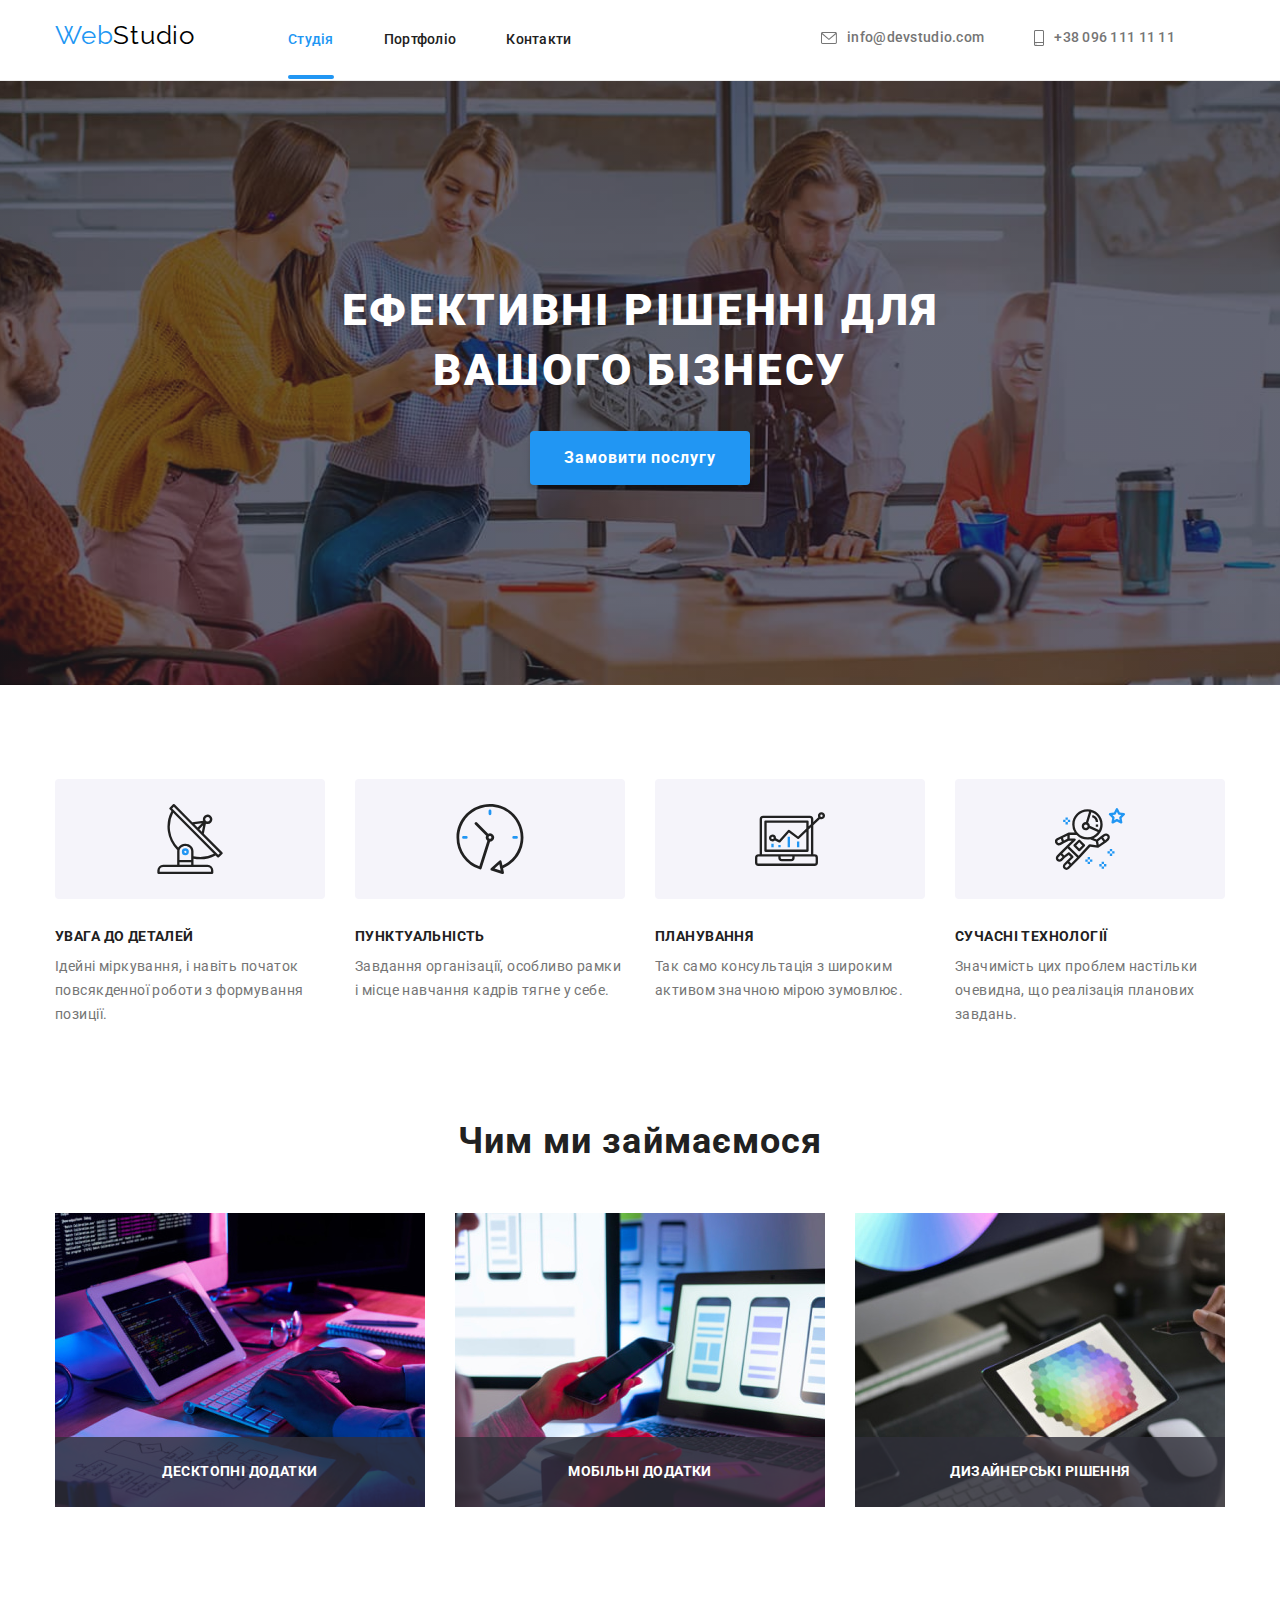
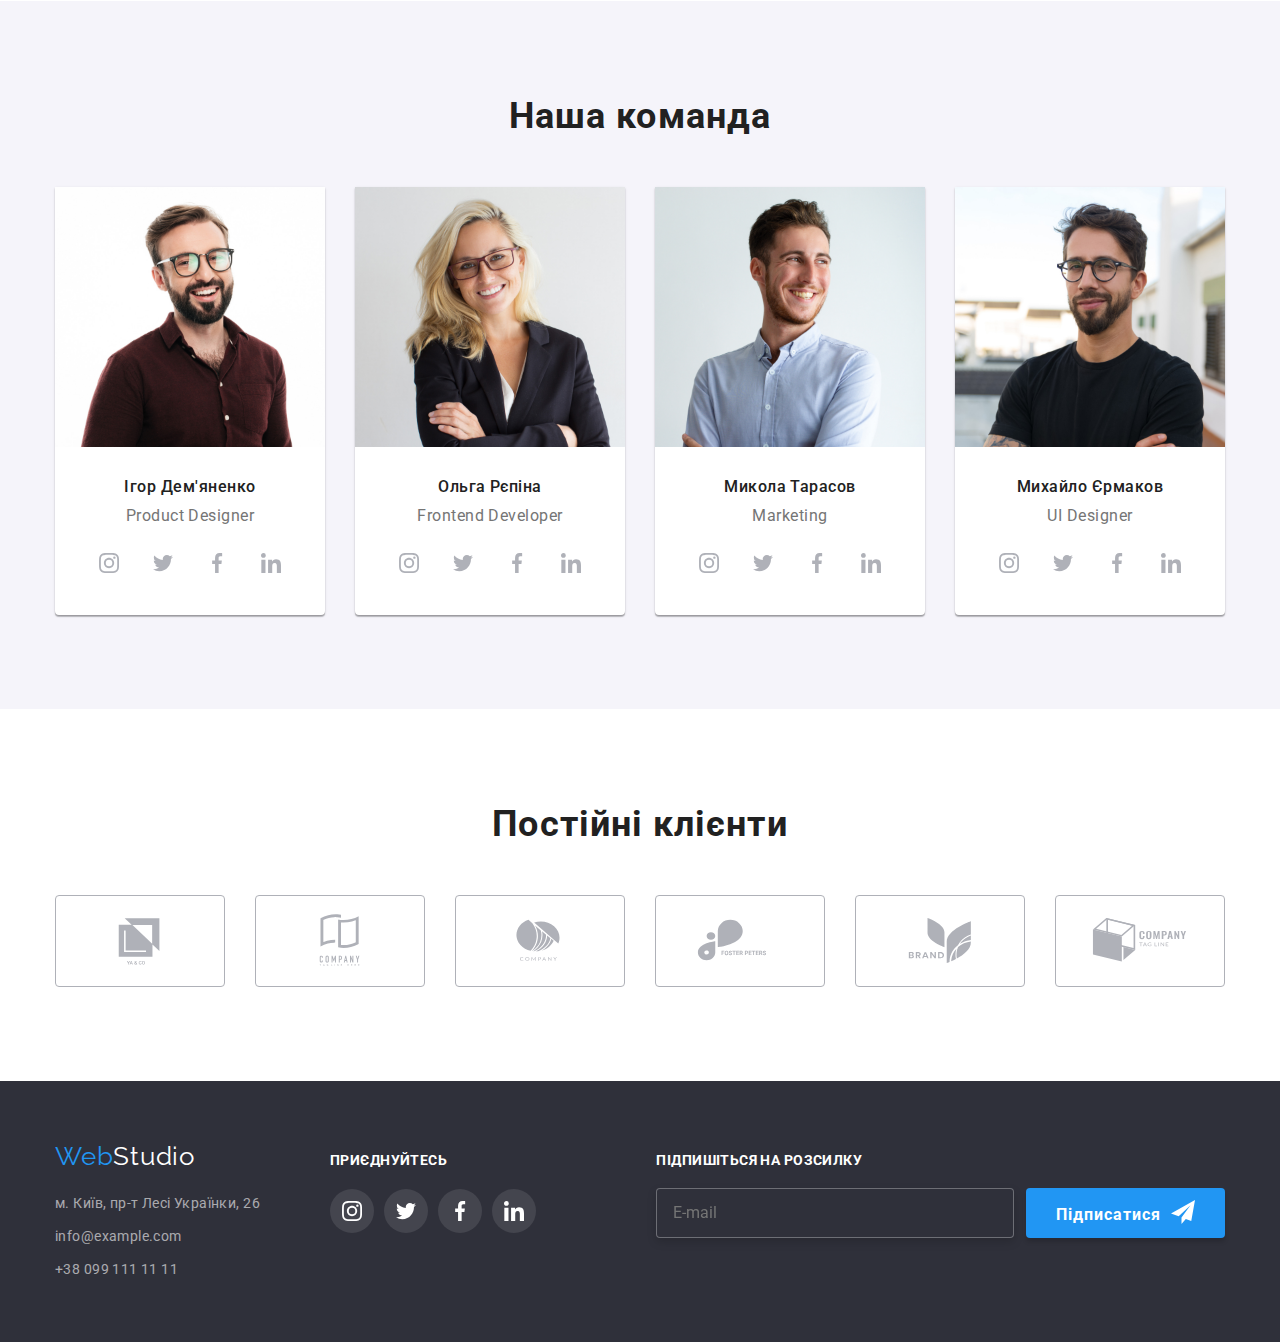
==== commit f3c037a3: "5" ====
--- a/index.html
+++ b/index.html
@@ -8,10 +8,13 @@
     <link rel="preconnect" href="https://fonts.googleapis.com" />
     <link rel="preconnect" href="https://fonts.gstatic.com" crossorigin />
     <link
-      href="https://fonts.googleapis.com/css2?family=Raleway:wght@700&family=Roboto:wght@400;500;700;900&display=swap" />
+      href="https://fonts.googleapis.com/css2?family=Raleway:wght@700&family=Roboto:wght@400;500;700;900&display=swap"
+      rel="stylesheet"
+    />
     <link
       rel="stylesheet"
-      href="https://cdnjs.cloudflare.com/ajax/libs/modern-normalize/1.1.0/modern-normalize.min.css" />
+      href="https://cdnjs.cloudflare.com/ajax/libs/modern-normalize/1.1.0/modern-normalize.min.css"
+    />
     <link rel="stylesheet" href="./css/main.min.css" />
   </head>
   <body>
@@ -19,9 +22,7 @@
     <header class="header">
       <div class="header__container container">
         <nav class="nav">
-          <a class="nav__logo" lang="en" href="./index.html"
-            ><span class="nav__logo-text">Web</span>Studio</a
-          >
+          <a class="nav__logo" lang="en" href="./index.html"><span class="nav__logo-text">Web</span>Studio</a>
           <ul class="nav-list list">
             <li class="nav-list__item">
               <a class="nav-list__link nav-list__link--current" href="./index.html" title="Студія"
